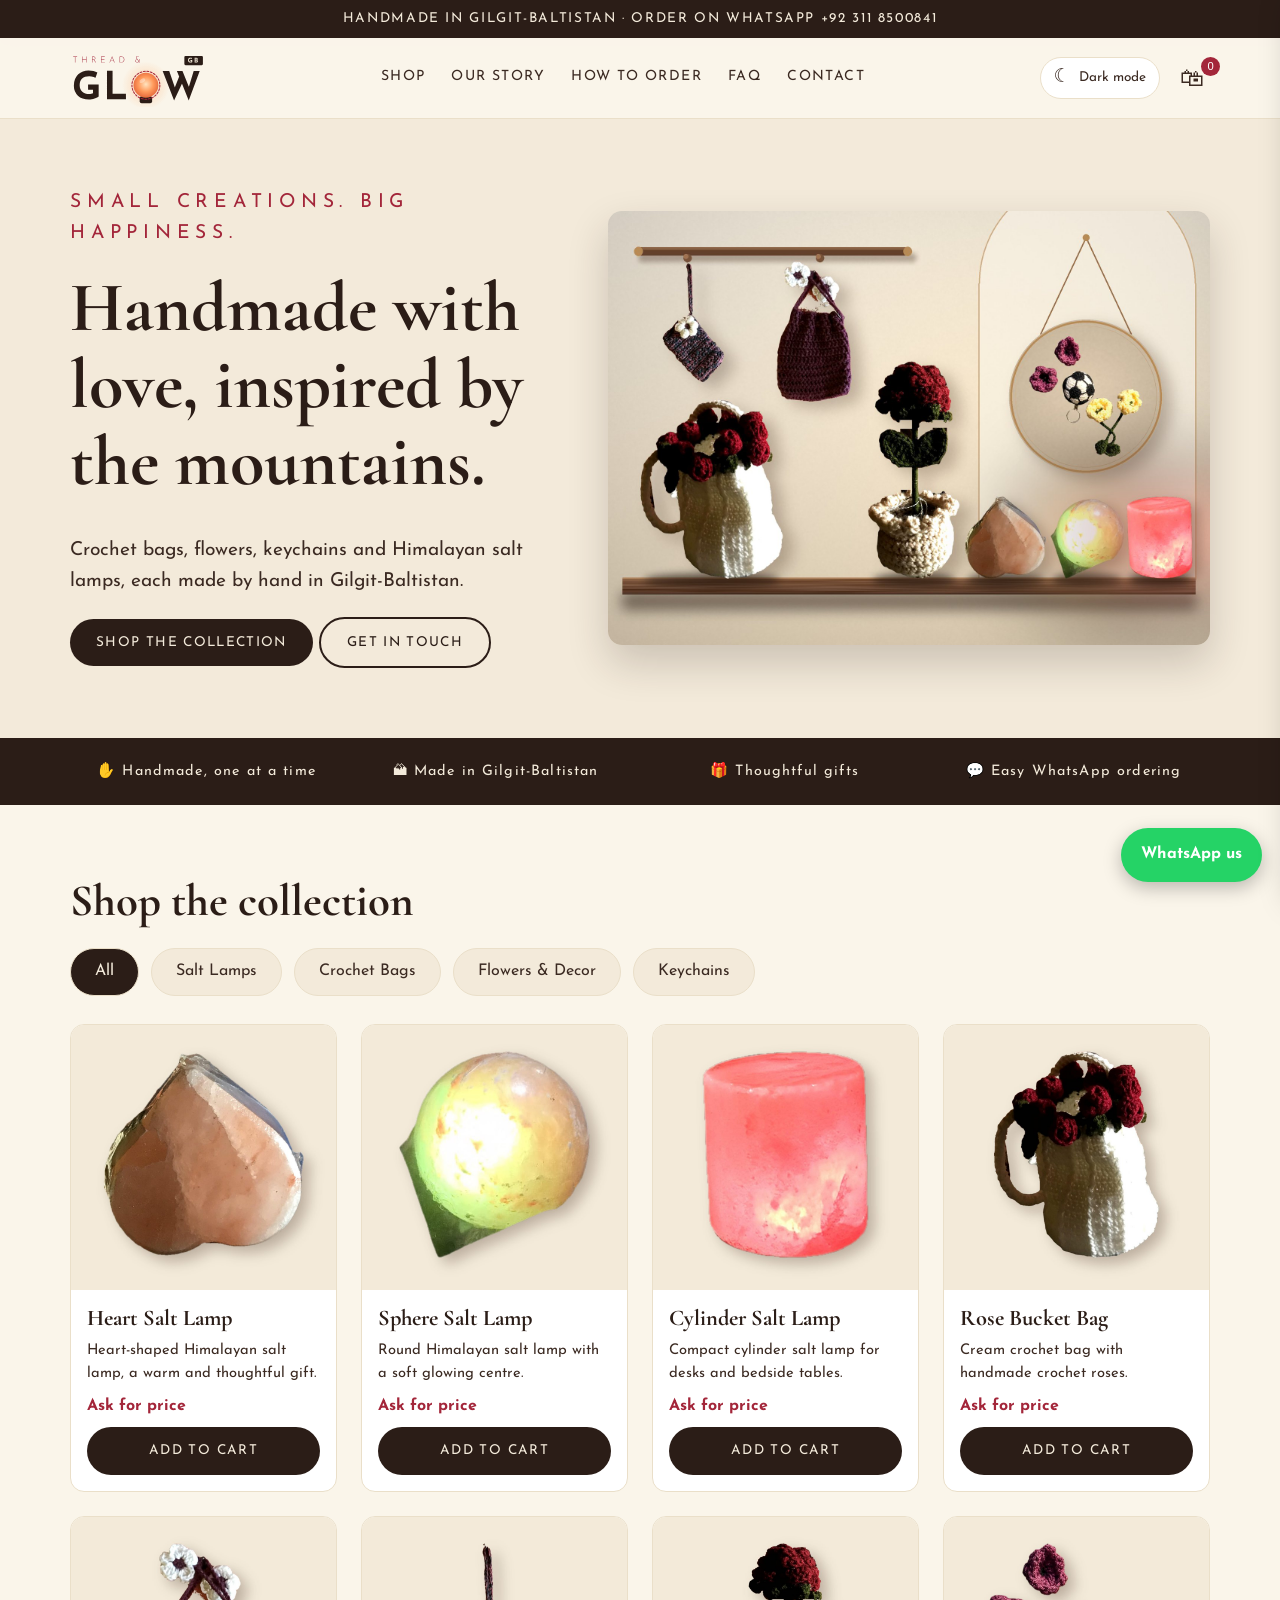
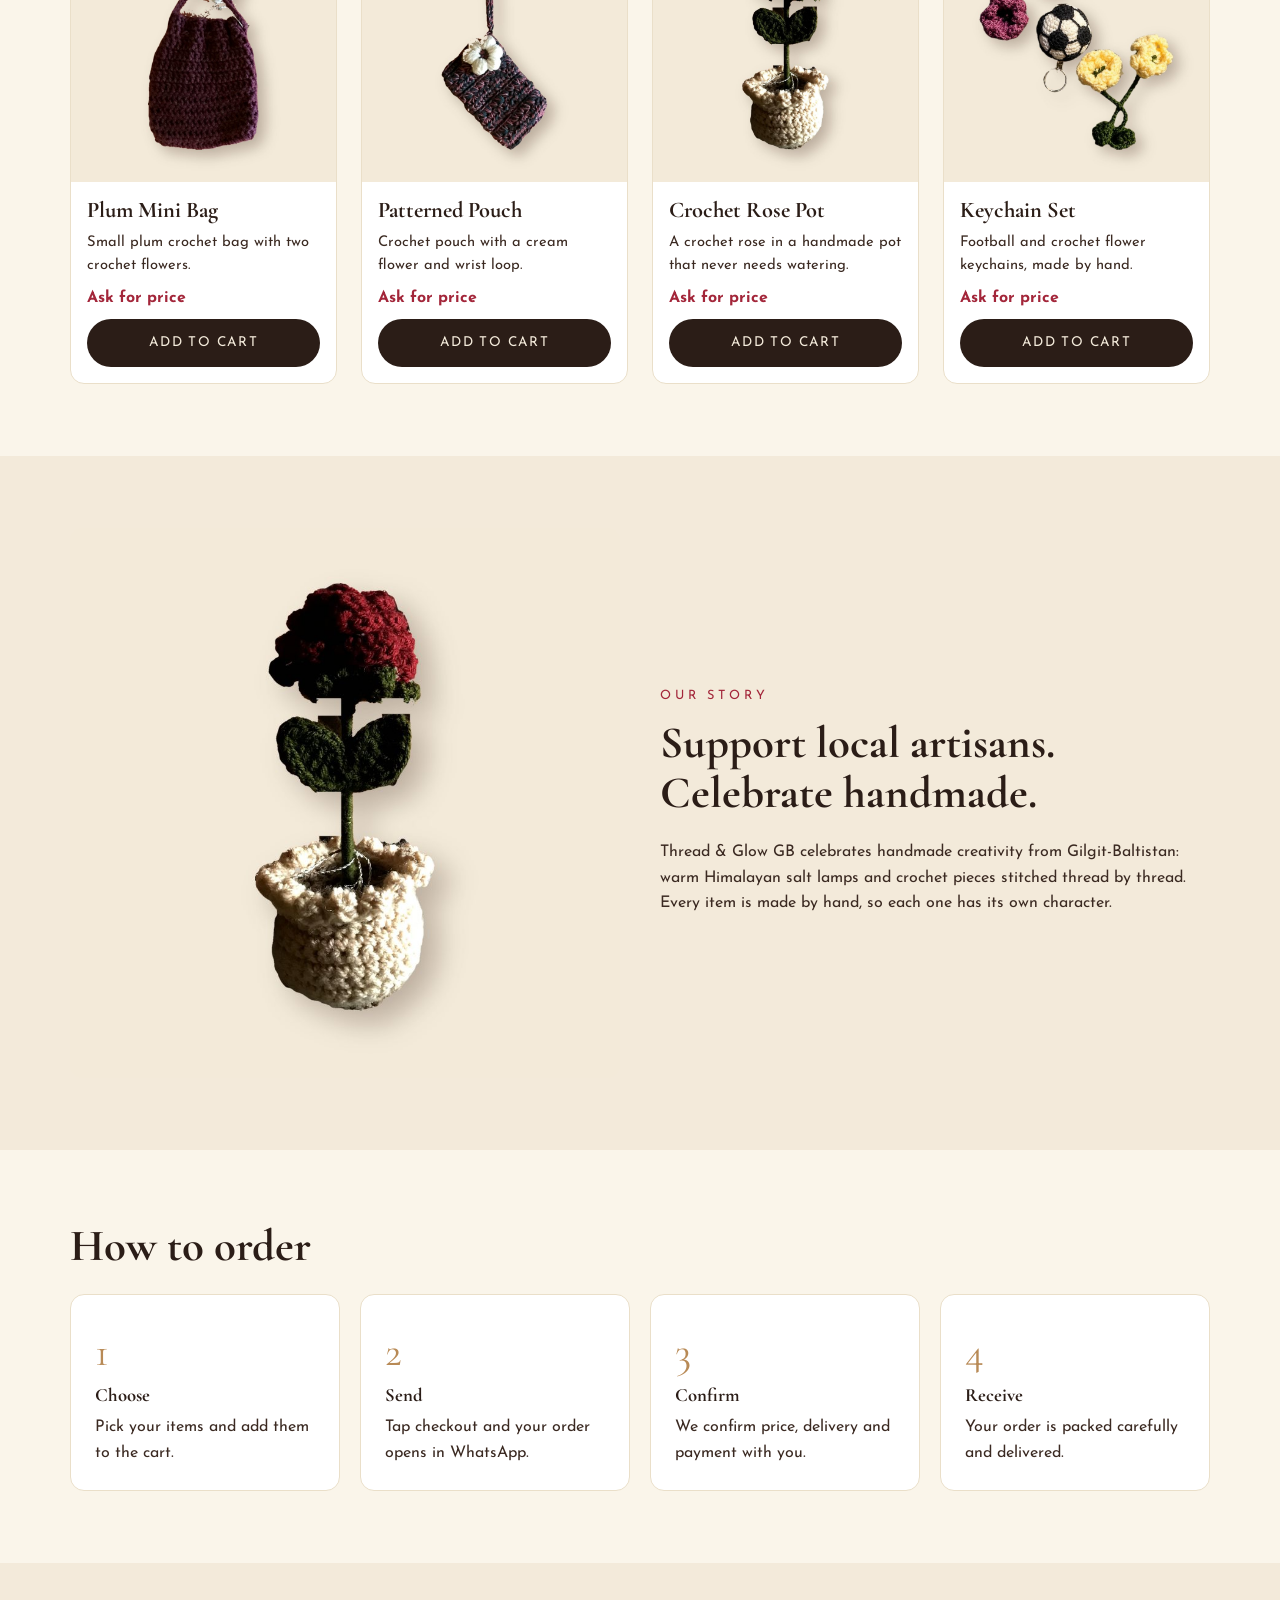
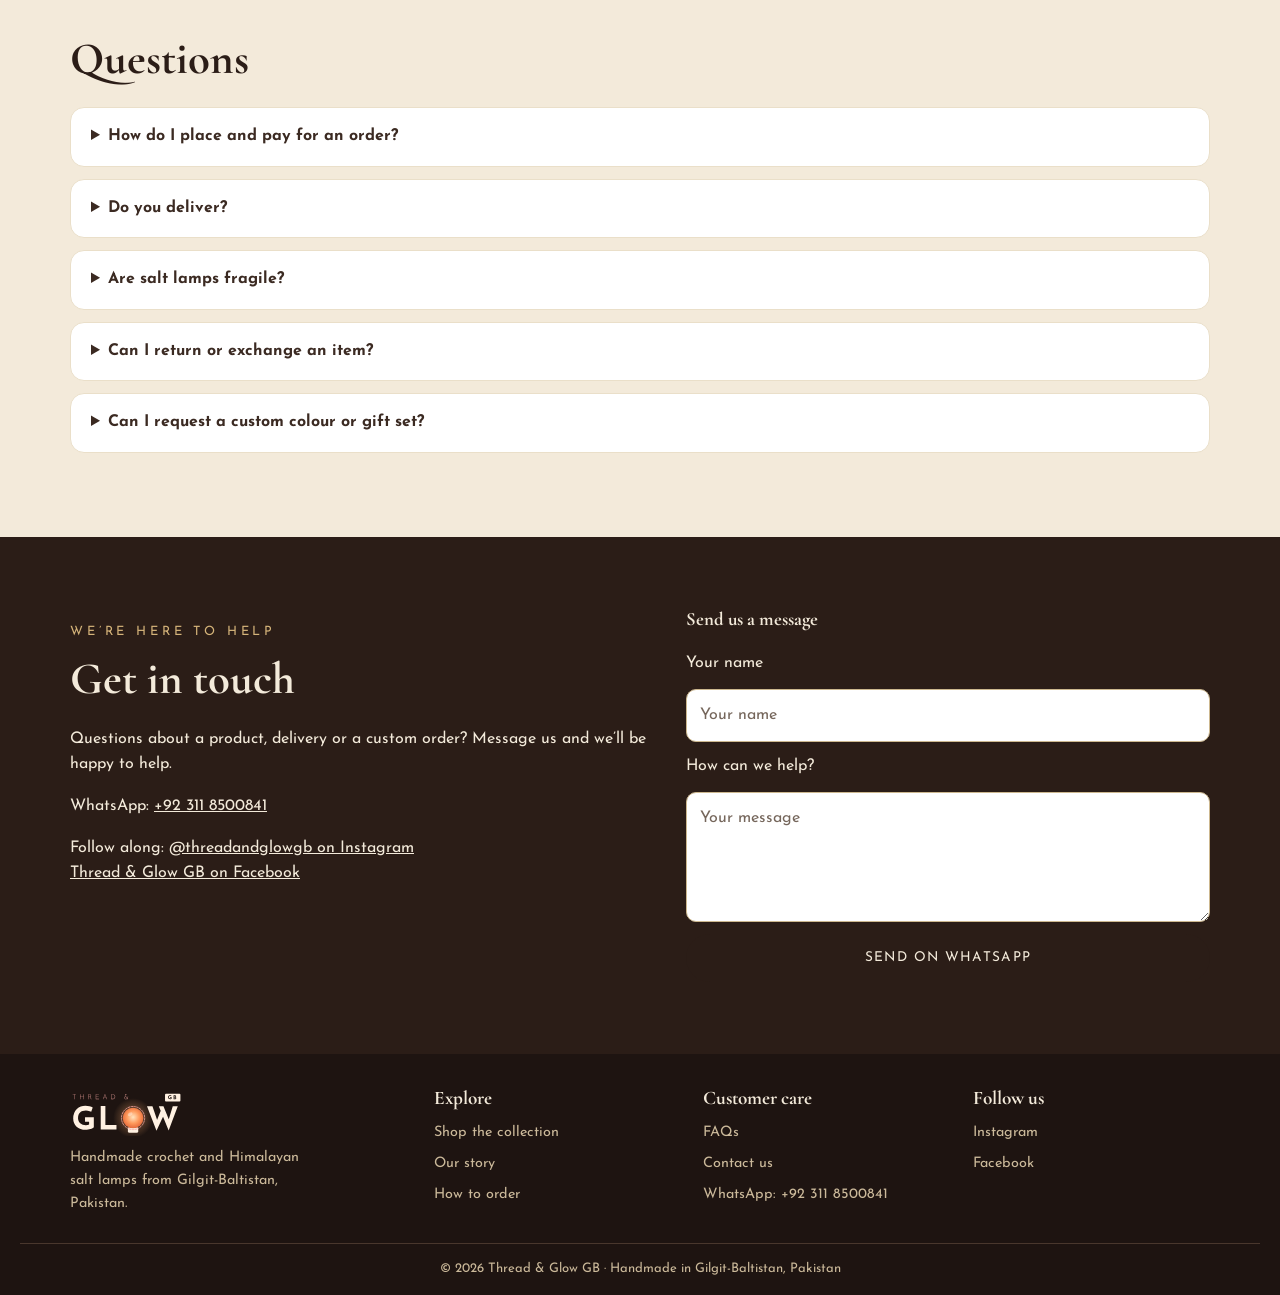
==== index.html @ 50906ab6 "Publish Thread & Glow GB storefront Co-authored-by: Copilot <223556219+Copilot@users.noreply.github." ====
<!doctype html><html lang="en"><head><meta charset="utf-8"><meta name="viewport" content="width=device-width,initial-scale=1">
<title>Thread & Glow GB | Handmade Crochet & Himalayan Salt Lamps from Gilgit-Baltistan</title>
<meta name="description" content="Handmade crochet bags, flowers, keychains and Himalayan salt lamps from Gilgit-Baltistan. Order easily on WhatsApp.">
<meta property="og:title" content="Thread & Glow GB"><meta property="og:description" content="Handmade with love, inspired by the mountains."><meta property="og:image" content="images/hero-studio.jpg">
<link rel="icon" href="favicon.svg" type="image/svg+xml"><link rel="icon" href="favicon.ico" sizes="48x48"><link rel="apple-touch-icon" href="apple-touch-icon.png"><link rel="manifest" href="site.webmanifest"><meta name="theme-color" content="#2B1D17">
<link rel="preconnect" href="https://fonts.googleapis.com"><link href="https://fonts.googleapis.com/css2?family=Josefin+Sans:wght@300;400;700&family=Cormorant+Garamond:ital,wght@0,600;0,700;1,600&display=swap" rel="stylesheet">
<link rel="stylesheet" href="css/styles.css">
<script type="application/ld+json">{"@context":"https://schema.org","@type":"Store","name":"Thread & Glow GB","telephone":"+92 311 8500841","sameAs":["https://www.instagram.com/threadandglowgb/","https://www.facebook.com/share/1DLW3CPS2o/"],"address":{"@type":"PostalAddress","addressRegion":"Gilgit-Baltistan","addressCountry":"PK"}}</script></head>
<body>
<div class="bar">HANDMADE IN GILGIT-BALTISTAN · ORDER ON WHATSAPP +92 311 8500841</div>
<header><div class="wrap nav"><a class="brand" href="#top" aria-label="Thread &amp; Glow GB home"><img id="brand-logo" src="logo-header.svg" alt="Thread & Glow GB" width="150" height="60"></a>
<ul id="nav"><li><a href="#shop">Shop</a></li><li><a href="#story">Our Story</a></li><li><a href="#order">How to Order</a></li><li><a href="#faq">FAQ</a></li><li><a href="#contact">Contact</a></li></ul>
<div class="nav-actions"><button class="theme-toggle" id="theme-toggle" type="button" aria-label="Switch to dark mode" aria-pressed="false"><span class="theme-icon" aria-hidden="true">☾</span><span class="theme-label">Dark mode</span></button><button class="cartbtn" id="cartbtn" aria-label="Open cart">🛍<span id="count">0</span></button><button id="menu" aria-label="Menu" aria-expanded="false">☰</button></div></div></header>
<main id="top">
<section class="hero"><div class="wrap"><div><p class="eyebrow">Small creations. Big happiness.</p><h1>Handmade with love, inspired by the mountains.</h1><p>Crochet bags, flowers, keychains and Himalayan salt lamps, each made by hand in Gilgit-Baltistan.</p><p><a class="btn" href="#shop">Shop the collection</a> <a class="btn alt" href="#contact">Get in touch</a></p></div><img src="images/hero-studio.jpg" alt="Handmade crochet creations and salt lamps on a wooden shelf"></div></section>
<div class="trust"><div class="wrap"><span>✋ Handmade, one at a time</span><span>🏔 Made in Gilgit-Baltistan</span><span>🎁 Thoughtful gifts</span><span>💬 Easy WhatsApp ordering</span></div></div>
<section id="shop"><div class="wrap"><h2>Shop the collection</h2><div class="cats"><button class="cat on" data-c="All">All</button><button class="cat" data-c="Salt Lamps">Salt Lamps</button><button class="cat" data-c="Crochet Bags">Crochet Bags</button><button class="cat" data-c="Flowers & Decor">Flowers &amp; Decor</button><button class="cat" data-c="Keychains">Keychains</button></div><div class="grid" id="grid"></div></div></section>
<section id="story" class="alt-bg"><div class="wrap two"><img src="images/crochet-rose-pot.jpg" alt="Handmade crochet rose pot"><div><p class="eyebrow">Our story</p><h2>Support local artisans. Celebrate handmade.</h2><p>Thread &amp; Glow GB celebrates handmade creativity from Gilgit-Baltistan: warm Himalayan salt lamps and crochet pieces stitched thread by thread. Every item is made by hand, so each one has its own character.</p></div></div></section>
<section id="order"><div class="wrap"><h2>How to order</h2><div class="steps"><div><h3>Choose</h3>Pick your items and add them to the cart.</div><div><h3>Send</h3>Tap checkout and your order opens in WhatsApp.</div><div><h3>Confirm</h3>We confirm price, delivery and payment with you.</div><div><h3>Receive</h3>Your order is packed carefully and delivered.</div></div></div></section>
<section id="faq" class="alt-bg"><div class="wrap"><h2>Questions</h2>
<details><summary>How do I place and pay for an order?</summary><p>Add items to your cart and send your order on WhatsApp. We’ll confirm availability, final prices, delivery options and the payment method with you before your order is finalized. No payment is taken on this website.</p></details>
<details><summary>Do you deliver?</summary><p>Message us with your city or delivery address and we’ll confirm whether delivery is available, along with the charges and estimated timing.</p></details>
<details><summary>Are salt lamps fragile?</summary><p>Salt can chip, so lamps are wrapped carefully for delivery.</p></details>
<details><summary>Can I return or exchange an item?</summary><p>Return and exchange options depend on the item. Please confirm the applicable terms with us on WhatsApp before placing your order.</p></details>
<details><summary>Can I request a custom colour or gift set?</summary><p>Yes, message us on WhatsApp with your idea.</p></details></div></section>
<section id="contact" class="contact"><div class="wrap"><div><p class="eyebrow">We’re here to help</p><h2>Get in touch</h2><p>Questions about a product, delivery or a custom order? Message us and we’ll be happy to help.</p><p>WhatsApp: <a href="https://wa.me/923118500841">+92 311 8500841</a></p><p class="social-links">Follow along: <a href="https://www.instagram.com/threadandglowgb/" target="_blank" rel="noopener noreferrer">@threadandglowgb on Instagram</a><br><a href="https://www.facebook.com/share/1DLW3CPS2o/" target="_blank" rel="noopener noreferrer">Thread &amp; Glow GB on Facebook</a></p></div>
<form onsubmit="sendForm(event)"><h3>Send us a message</h3><label for="contact-name">Your name</label><input id="contact-name" name="name" autocomplete="name" placeholder="Your name" required><label for="contact-message">How can we help?</label><textarea id="contact-message" name="msg" rows="4" placeholder="Your message" required></textarea><button class="btn" type="submit">Send on WhatsApp</button></form></div></section>
</main>
<footer><div class="wrap footer-grid"><div class="footer-brand"><a href="#top" aria-label="Thread &amp; Glow GB home"><img class="flogo" src="logo-header-dark.svg" alt="Thread &amp; Glow GB" width="120" height="48"></a><p>Handmade crochet and Himalayan salt lamps from Gilgit-Baltistan, Pakistan.</p></div><div><h3>Explore</h3><a href="#shop">Shop the collection</a><a href="#story">Our story</a><a href="#order">How to order</a></div><div><h3>Customer care</h3><a href="#faq">FAQs</a><a href="#contact">Contact us</a><a href="https://wa.me/923118500841">WhatsApp: +92 311 8500841</a></div><div><h3>Follow us</h3><a href="https://www.instagram.com/threadandglowgb/" target="_blank" rel="noopener noreferrer">Instagram</a><a href="https://www.facebook.com/share/1DLW3CPS2o/" target="_blank" rel="noopener noreferrer">Facebook</a></div></div><div class="footer-bottom">© <span id="yr"></span> Thread &amp; Glow GB · Handmade in Gilgit-Baltistan, Pakistan</div></footer>
<aside id="drawer" aria-label="Cart"><div style="display:flex;justify-content:space-between"><h3>Your cart</h3><button id="close" class="cartbtn">✕</button></div><div id="items"></div><p id="total"><strong></strong></p><button class="btn" onclick="checkout()">Checkout on WhatsApp</button></aside>
<a class="wa" href="https://wa.me/923118500841" target="_blank" rel="noopener">WhatsApp us</a>
<script src="js/script.js"></script></body></html>
---- css/styles.css ----
:root{--ivory:#F3EADA;--cream:#FAF5EA;--choc:#2B1D17;--terra:#A3263A;--copper:#B88A56;--r:14px;--page-bg:var(--cream);--surface:var(--ivory);--surface-raised:#fff;--text:#3b2a22;--heading:var(--choc);--muted:#75665b;--border:#eadfc9;--header-bg:rgba(250,245,234,.94)}
:root[data-theme="dark"]{color-scheme:dark;--page-bg:#191614;--surface:#24201d;--surface-raised:#2c2723;--text:#eee4d6;--heading:#f3eadc;--muted:#c2b5a5;--border:#493d32;--header-bg:rgba(31,27,24,.96)}
*{box-sizing:border-box}html{scroll-behavior:smooth}
body{margin:0;font-family:'Josefin Sans',system-ui,sans-serif;color:var(--text);background:var(--page-bg);line-height:1.6}
img{max-width:100%;display:block}a{color:inherit}
h1,h2,h3{font-family:'Cormorant Garamond',Georgia,serif;color:var(--choc);line-height:1.1;margin:0 0 .5em}
h1{font-size:clamp(2.4rem,6vw,4.4rem)}h2{font-size:clamp(1.9rem,4vw,2.8rem)}
.wrap{max-width:1180px;margin:0 auto;padding:0 20px}section{padding:72px 0}
.bar{background:var(--choc);color:var(--ivory);text-align:center;font-size:.85rem;letter-spacing:.12em;padding:8px}
header{position:sticky;top:0;z-index:20;background:var(--header-bg);backdrop-filter:blur(8px);border-bottom:1px solid var(--border)}
.nav{display:flex;align-items:center;justify-content:space-between;gap:24px;height:80px}
.nav img{height:58px;width:auto}.nav ul{display:flex;gap:26px;list-style:none;margin:0;padding:0;letter-spacing:.1em;font-size:.88rem;text-transform:uppercase}
.nav a{text-decoration:none}.nav a:hover{color:var(--terra)}
.nav-actions{display:flex;align-items:center;gap:14px}
.theme-toggle{display:flex;align-items:center;gap:8px;padding:9px 13px;border:1px solid var(--border);border-radius:40px;background:var(--surface-raised);color:var(--text);font:inherit;font-size:.85rem;cursor:pointer;white-space:nowrap}
.theme-toggle:hover{border-color:var(--copper);transform:translateY(-2px)}
.theme-icon{font-size:1.2rem;line-height:1;transition:transform .3s ease}.theme-toggle:hover .theme-icon{transform:rotate(-12deg) scale(1.08)}
.theme-toggle:focus-visible,.cartbtn:focus-visible,#menu:focus-visible,.btn:focus-visible,.cat:focus-visible{outline:3px solid var(--copper);outline-offset:3px}
.btn{display:inline-block;background:var(--choc);color:var(--ivory);padding:13px 26px;border-radius:40px;border:0;cursor:pointer;font:inherit;letter-spacing:.1em;text-transform:uppercase;font-size:.85rem;text-decoration:none;transition:transform .2s ease,background-color .2s ease,box-shadow .2s ease}
.btn:hover{background:var(--terra);transform:translateY(-2px);box-shadow:0 7px 18px rgba(43,29,23,.18)}.btn.alt{background:transparent;color:var(--choc);border:2px solid var(--choc)}
.cartbtn{position:relative;background:none;border:0;color:var(--text);font-size:1.5rem;cursor:pointer}
#count{position:absolute;top:-6px;right:-10px;background:var(--terra);color:#fff;border-radius:50%;font-size:.7rem;min-width:19px;height:19px;display:grid;place-items:center}
#menu{display:none;background:none;border:0;color:var(--text);font-size:1.7rem;cursor:pointer}
.hero{background:var(--surface);padding:50px 0}.hero .wrap{display:grid;grid-template-columns:1fr 1.2fr;gap:36px;align-items:center}
.hero p{font-size:1.2rem;max-width:30em}.hero img{border-radius:var(--r);box-shadow:0 18px 40px rgba(43,29,23,.2);transition:transform .5s ease,box-shadow .5s ease}.hero img:hover{transform:scale(1.015);box-shadow:0 22px 50px rgba(43,29,23,.28)}
.eyebrow{letter-spacing:.3em;text-transform:uppercase;color:var(--terra);font-size:.8rem}
.trust{background:var(--choc);color:var(--ivory);padding:22px 0}.trust .wrap{display:grid;grid-template-columns:repeat(4,1fr);gap:16px;text-align:center;font-size:.9rem;letter-spacing:.08em}
.cats{display:flex;gap:12px;flex-wrap:wrap}
.cat{background:var(--surface);color:var(--text);border-radius:40px;padding:10px 24px;border:1px solid var(--border);cursor:pointer;font:inherit}.cat:hover,.cat.on{background:var(--choc);color:var(--ivory)}
.grid{display:grid;grid-template-columns:repeat(auto-fill,minmax(250px,1fr));gap:24px;margin-top:28px}
.card{background:var(--surface-raised);border-radius:var(--r);overflow:hidden;border:1px solid var(--border);display:flex;flex-direction:column;transition:transform .25s ease,box-shadow .25s ease,border-color .25s ease}
.card:hover{transform:translateY(-5px);box-shadow:0 14px 30px rgba(43,29,23,.14);border-color:var(--copper)}
.card img{aspect-ratio:1;object-fit:cover;transition:transform .45s ease}.card:hover img{transform:scale(1.025)}.card div{padding:16px;display:flex;flex-direction:column;gap:8px;flex:1}
.card h3{font-size:1.4rem;margin:0}.card p{margin:0;font-size:.92rem;flex:1}.price{font-weight:700;color:var(--terra)}
.two{display:grid;grid-template-columns:1fr 1fr;gap:40px;align-items:center}.two img{border-radius:var(--r);transition:transform .4s ease}.two img:hover{transform:translateY(-4px)}
.alt-bg{background:var(--surface)}
.steps{display:grid;grid-template-columns:repeat(4,1fr);gap:20px;counter-reset:s}.steps div{background:var(--surface-raised);border:1px solid var(--border);border-radius:var(--r);padding:24px;transition:transform .25s ease,box-shadow .25s ease}.steps div:hover{transform:translateY(-4px);box-shadow:0 10px 24px rgba(43,29,23,.12)}
.steps div:before{counter-increment:s;content:counter(s);font-family:'Cormorant Garamond',serif;font-size:2.6rem;color:var(--copper)}
details{background:var(--surface-raised);border:1px solid var(--border);border-radius:var(--r);padding:16px 20px;margin-bottom:12px}summary{cursor:pointer;font-weight:700}
details[open] p{animation:faq-enter .25s ease both}
@keyframes faq-enter{from{opacity:0;transform:translateY(-4px)}to{opacity:1;transform:translateY(0)}}
.contact{background:var(--choc);color:var(--ivory)}.contact h2,.contact h3{color:var(--ivory)}.contact .eyebrow{color:#D5B47A}.contact .wrap{display:grid;grid-template-columns:1.1fr 1fr;gap:40px}.contact a:hover,footer a:hover{color:#D5B47A}
form{display:grid;gap:12px}input,textarea{padding:13px;border-radius:10px;border:1px solid #cdb88f;background:var(--surface-raised);color:var(--text);font:inherit;width:100%}
input::placeholder,textarea::placeholder{color:var(--muted);opacity:1}
footer{background:#1E1411;color:#cbb99a;padding:34px 20px 16px;font-size:.9rem}
.footer-grid{display:grid;grid-template-columns:1.4fr repeat(3,1fr);gap:32px}
.footer-grid h3{color:var(--ivory);font-size:1.2rem;margin:0 0 12px}
.footer-grid a{display:block;text-decoration:none;margin:0 0 8px}
.footer-brand p{max-width:250px;margin:0}
.footer-brand .flogo{margin:0 0 10px}
.footer-bottom{text-align:center;border-top:1px solid #49372d;margin:28px auto 0;padding-top:14px;font-size:.82rem}
#drawer{position:fixed;top:0;right:-440px;width:min(420px,100%);height:100%;background:var(--surface-raised);color:var(--text);z-index:40;box-shadow:-8px 0 30px rgba(0,0,0,.25);transition:right .3s;display:flex;flex-direction:column;padding:20px}
#drawer.open{right:0}#items{flex:1;overflow:auto}.line{display:flex;gap:10px;align-items:center;border-bottom:1px solid #eee;padding:10px 0}.line img{width:60px;border-radius:8px}.line span{flex:1}
.line{border-color:var(--border)}.q button{width:28px;height:28px;border-radius:50%;border:1px solid var(--border);background:var(--surface);color:var(--text);cursor:pointer}
.wa{position:fixed;right:18px;bottom:18px;z-index:30;background:#25D366;color:#fff;padding:14px 20px;border-radius:40px;text-decoration:none;font-weight:700;box-shadow:0 6px 18px rgba(0,0,0,.25)}
@media(max-width:860px){.hero .wrap,.two,.contact .wrap{grid-template-columns:1fr}.steps,.trust .wrap{grid-template-columns:1fr 1fr}.nav ul{display:none;position:absolute;top:80px;left:0;right:0;background:var(--page-bg);color:var(--text);flex-direction:column;padding:20px;gap:14px;border-bottom:1px solid var(--border)}.nav ul.open{display:flex}#menu{display:block}.footer-grid{grid-template-columns:repeat(2,1fr)}}
@media(max-width:480px){.footer-grid{grid-template-columns:1fr;gap:22px}}

.flogo{height:48px;width:auto}
:root[data-theme="dark"] .btn.alt{color:var(--text);border-color:var(--text)}
:root[data-theme="dark"] .eyebrow,:root[data-theme="dark"] .nav a:hover{color:#e7a08f}
.reveal{opacity:0;transform:translateY(18px);transition:opacity .65s ease var(--reveal-delay,0ms),transform .65s ease var(--reveal-delay,0ms)}
.reveal.is-visible{opacity:1;transform:translateY(0)}
html.theme-transition *,html.theme-transition *::before,html.theme-transition *::after{transition:background-color .3s ease,color .3s ease,border-color .3s ease,box-shadow .3s ease}
@media(max-width:860px){.nav{gap:10px}.nav-actions{gap:8px}.theme-toggle{padding:8px 10px}}
@media(max-width:480px){.theme-label{display:none}.theme-toggle{width:40px;height:40px;justify-content:center;padding:0}.nav img{height:48px}}
:root[data-theme="dark"] .price{color:#e7a08f}
@media(prefers-reduced-motion:reduce){html{scroll-behavior:auto}*,*::before,*::after{animation-duration:.01ms!important;animation-iteration-count:1!important;scroll-behavior:auto!important;transition-duration:.01ms!important}.reveal{opacity:1;transform:none}}
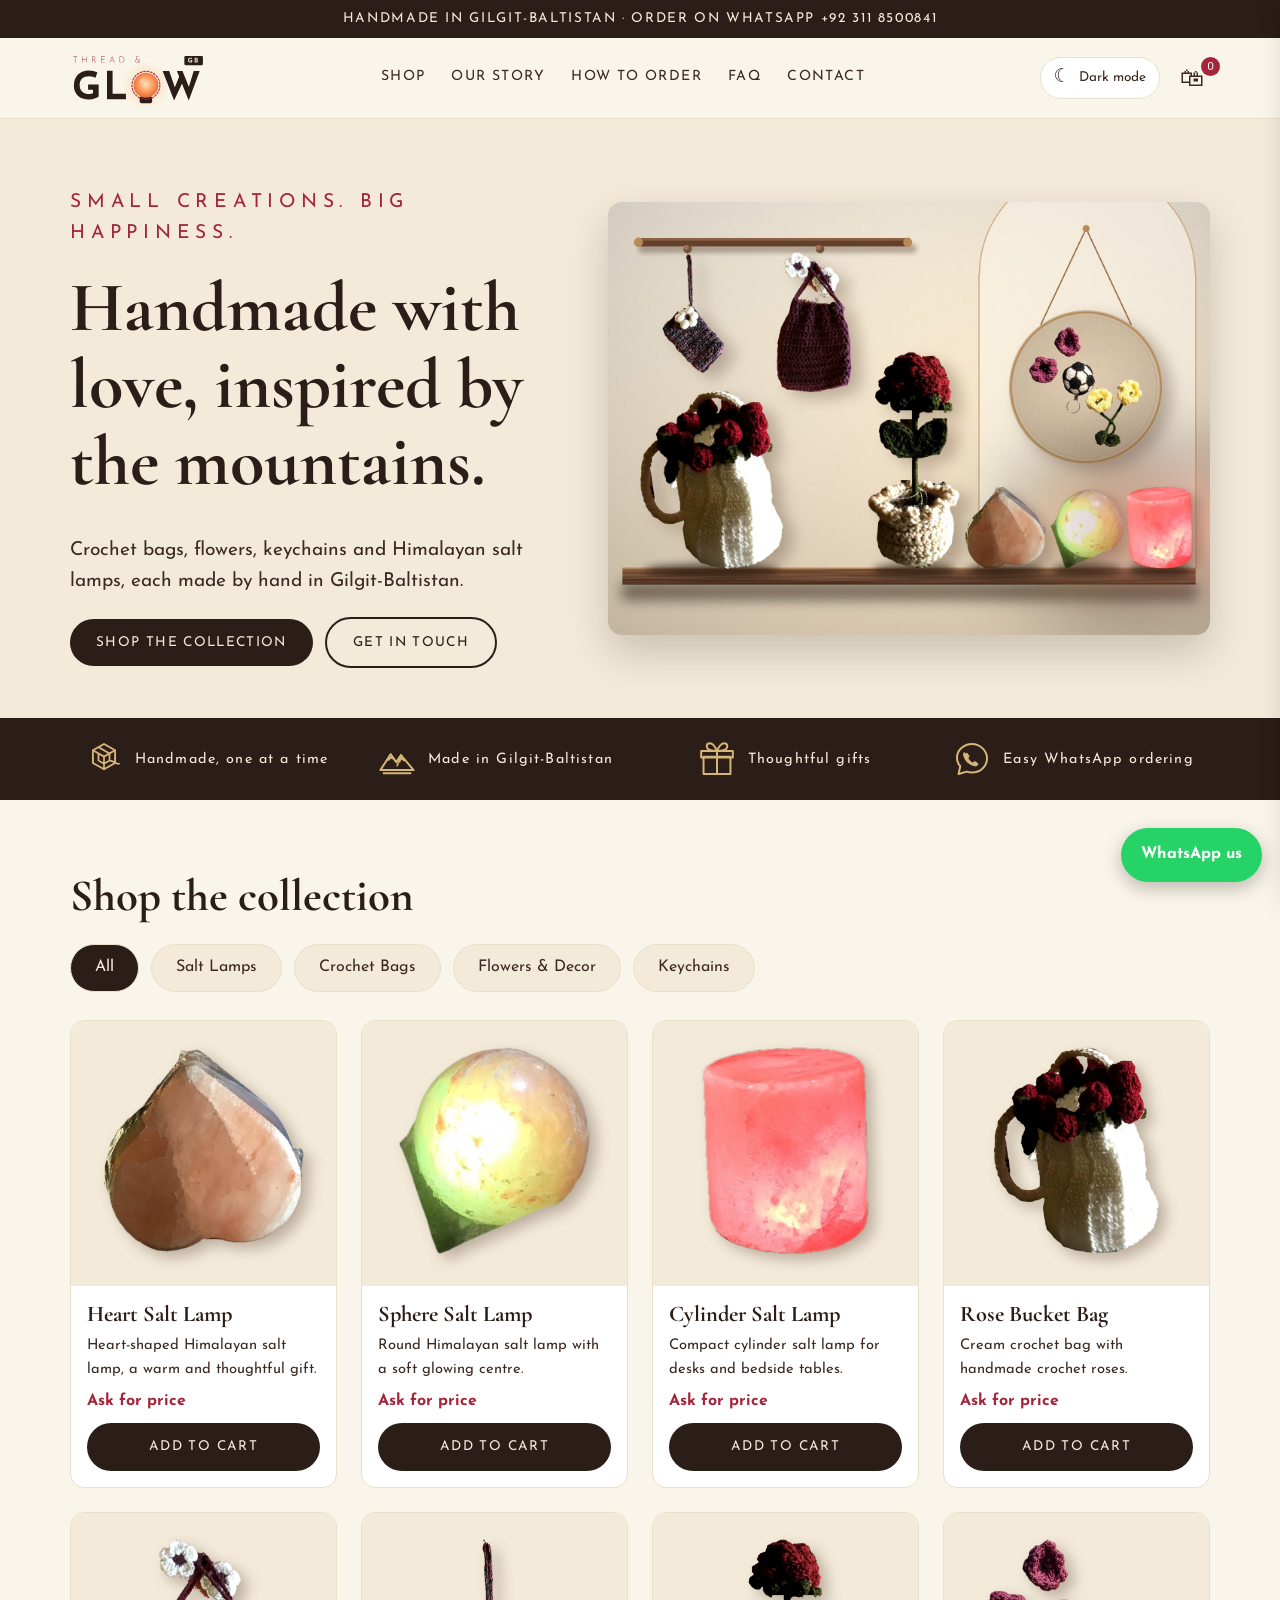
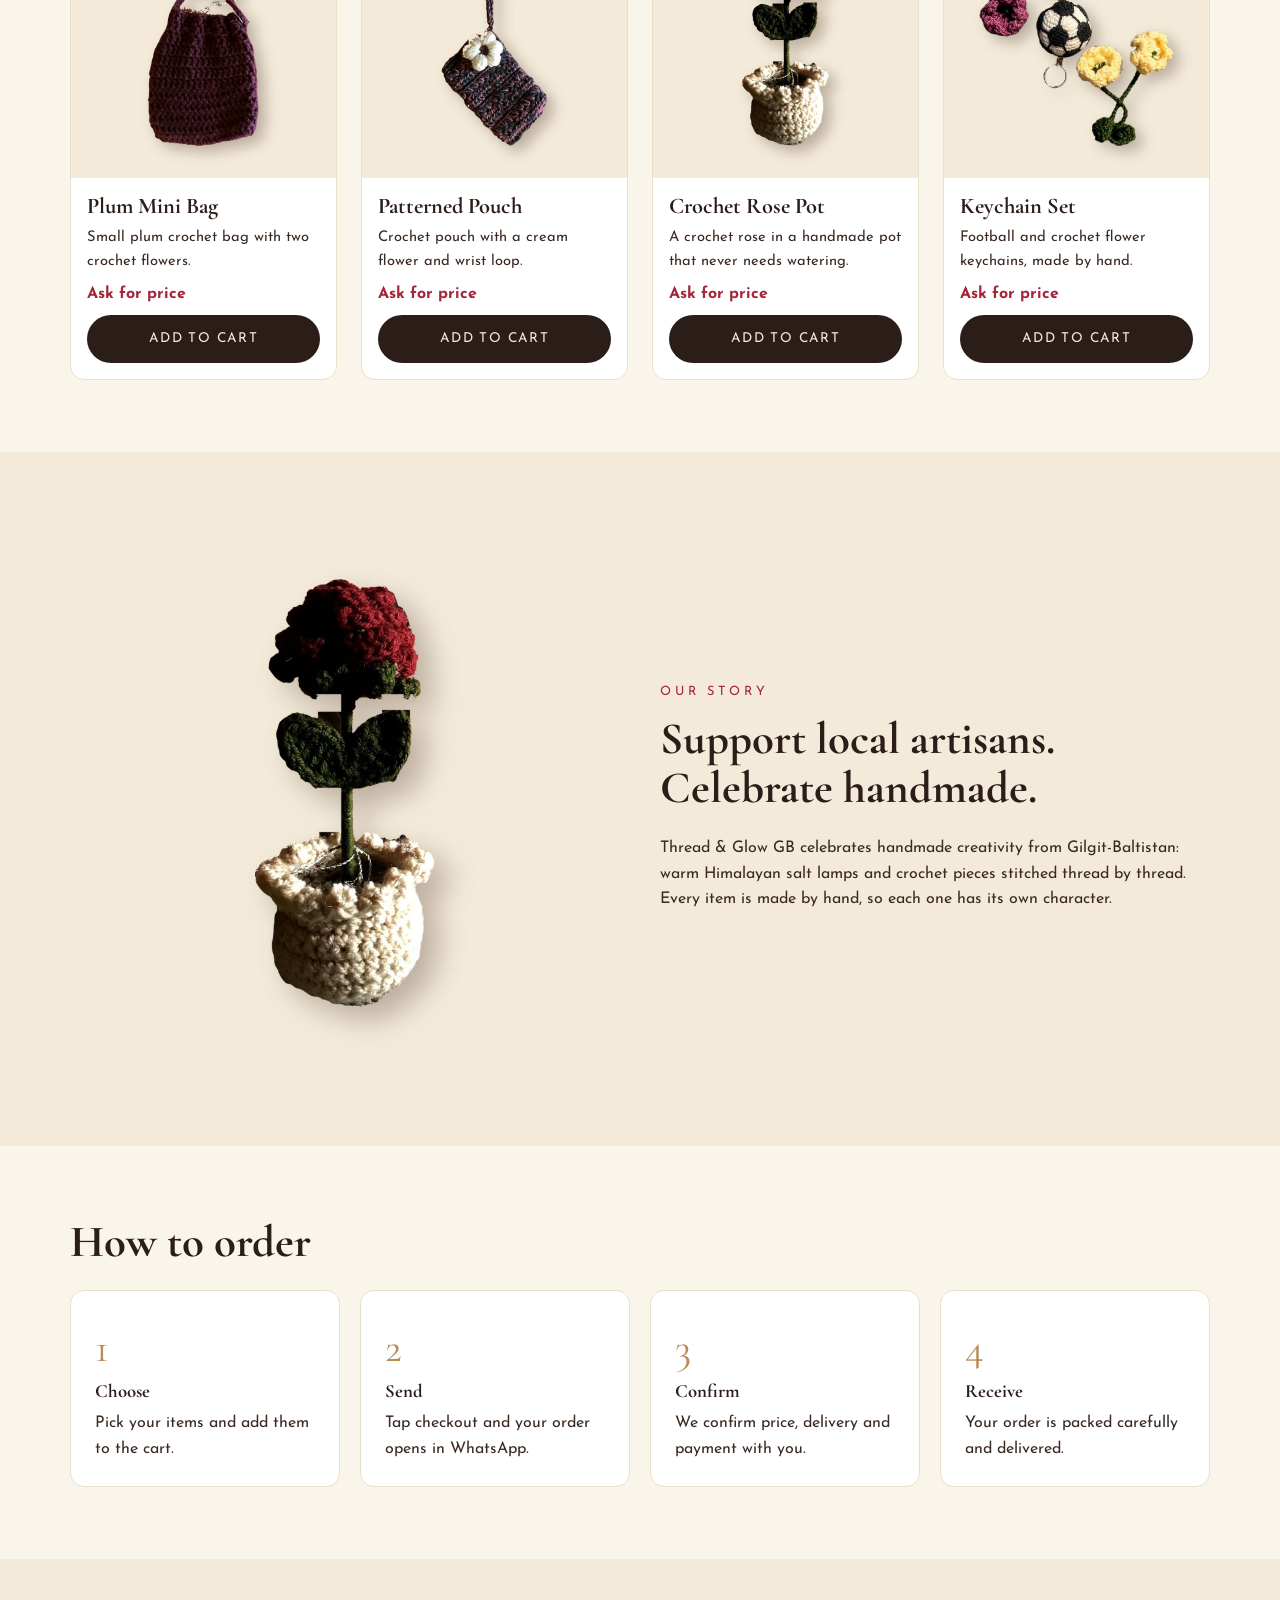
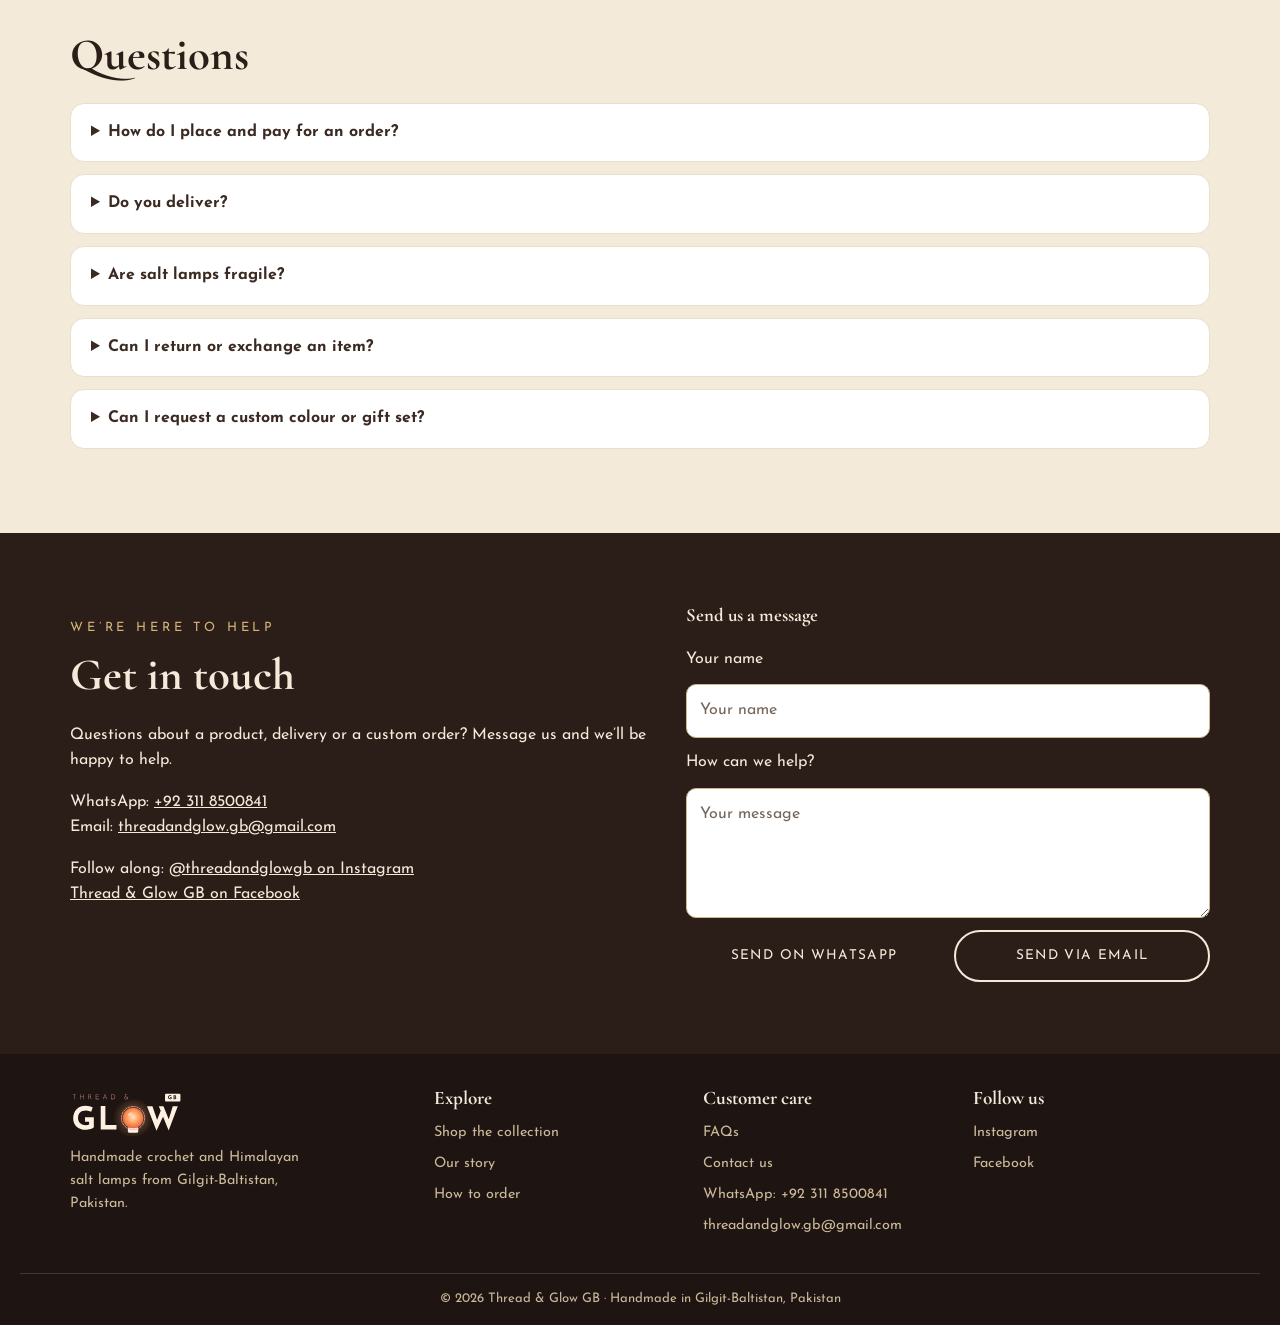
==== commit c34739bf: "Improve mobile layout and contact options Co-authored-by: Copilot <223556219+Copilot@users.noreply.g" ====
--- a/index.html
+++ b/index.html
@@ -5,7 +5,7 @@
 <link rel="icon" href="favicon.svg" type="image/svg+xml"><link rel="icon" href="favicon.ico" sizes="48x48"><link rel="apple-touch-icon" href="apple-touch-icon.png"><link rel="manifest" href="site.webmanifest"><meta name="theme-color" content="#2B1D17">
 <link rel="preconnect" href="https://fonts.googleapis.com"><link href="https://fonts.googleapis.com/css2?family=Josefin+Sans:wght@300;400;700&family=Cormorant+Garamond:ital,wght@0,600;0,700;1,600&display=swap" rel="stylesheet">
 <link rel="stylesheet" href="css/styles.css">
-<script type="application/ld+json">{"@context":"https://schema.org","@type":"Store","name":"Thread & Glow GB","telephone":"+92 311 8500841","sameAs":["https://www.instagram.com/threadandglowgb/","https://www.facebook.com/share/1DLW3CPS2o/"],"address":{"@type":"PostalAddress","addressRegion":"Gilgit-Baltistan","addressCountry":"PK"}}</script></head>
+<script type="application/ld+json">{"@context":"https://schema.org","@type":"Store","name":"Thread & Glow GB","telephone":"+92 311 8500841","email":"threadandglow.gb@gmail.com","sameAs":["https://www.instagram.com/threadandglowgb/","https://www.facebook.com/share/1DLW3CPS2o/"],"address":{"@type":"PostalAddress","addressRegion":"Gilgit-Baltistan","addressCountry":"PK"}}</script></head>
 <body>
 <div class="bar">HANDMADE IN GILGIT-BALTISTAN · ORDER ON WHATSAPP +92 311 8500841</div>
 <header><div class="wrap nav"><a class="brand" href="#top" aria-label="Thread &amp; Glow GB home"><img id="brand-logo" src="logo-header.svg" alt="Thread & Glow GB" width="150" height="60"></a>
@@ -13,7 +13,7 @@
 <div class="nav-actions"><button class="theme-toggle" id="theme-toggle" type="button" aria-label="Switch to dark mode" aria-pressed="false"><span class="theme-icon" aria-hidden="true">☾</span><span class="theme-label">Dark mode</span></button><button class="cartbtn" id="cartbtn" aria-label="Open cart">🛍<span id="count">0</span></button><button id="menu" aria-label="Menu" aria-expanded="false">☰</button></div></div></header>
 <main id="top">
 <section class="hero"><div class="wrap"><div><p class="eyebrow">Small creations. Big happiness.</p><h1>Handmade with love, inspired by the mountains.</h1><p>Crochet bags, flowers, keychains and Himalayan salt lamps, each made by hand in Gilgit-Baltistan.</p><p><a class="btn" href="#shop">Shop the collection</a> <a class="btn alt" href="#contact">Get in touch</a></p></div><img src="images/hero-studio.jpg" alt="Handmade crochet creations and salt lamps on a wooden shelf"></div></section>
-<div class="trust"><div class="wrap"><span>✋ Handmade, one at a time</span><span>🏔 Made in Gilgit-Baltistan</span><span>🎁 Thoughtful gifts</span><span>💬 Easy WhatsApp ordering</span></div></div>
+<div class="trust"><div class="wrap"><div class="trust-item"><img src="images/icons/handmade.svg" alt="" aria-hidden="true"><span>Handmade, one at a time</span></div><div class="trust-item"><img src="images/icons/mountains.svg" alt="" aria-hidden="true"><span>Made in Gilgit-Baltistan</span></div><div class="trust-item"><img src="images/icons/gift.svg" alt="" aria-hidden="true"><span>Thoughtful gifts</span></div><div class="trust-item"><img src="images/icons/message.svg" alt="" aria-hidden="true"><span>Easy WhatsApp ordering</span></div></div></div>
 <section id="shop"><div class="wrap"><h2>Shop the collection</h2><div class="cats"><button class="cat on" data-c="All">All</button><button class="cat" data-c="Salt Lamps">Salt Lamps</button><button class="cat" data-c="Crochet Bags">Crochet Bags</button><button class="cat" data-c="Flowers & Decor">Flowers &amp; Decor</button><button class="cat" data-c="Keychains">Keychains</button></div><div class="grid" id="grid"></div></div></section>
 <section id="story" class="alt-bg"><div class="wrap two"><img src="images/crochet-rose-pot.jpg" alt="Handmade crochet rose pot"><div><p class="eyebrow">Our story</p><h2>Support local artisans. Celebrate handmade.</h2><p>Thread &amp; Glow GB celebrates handmade creativity from Gilgit-Baltistan: warm Himalayan salt lamps and crochet pieces stitched thread by thread. Every item is made by hand, so each one has its own character.</p></div></div></section>
 <section id="order"><div class="wrap"><h2>How to order</h2><div class="steps"><div><h3>Choose</h3>Pick your items and add them to the cart.</div><div><h3>Send</h3>Tap checkout and your order opens in WhatsApp.</div><div><h3>Confirm</h3>We confirm price, delivery and payment with you.</div><div><h3>Receive</h3>Your order is packed carefully and delivered.</div></div></div></section>
@@ -23,10 +23,10 @@
 <details><summary>Are salt lamps fragile?</summary><p>Salt can chip, so lamps are wrapped carefully for delivery.</p></details>
 <details><summary>Can I return or exchange an item?</summary><p>Return and exchange options depend on the item. Please confirm the applicable terms with us on WhatsApp before placing your order.</p></details>
 <details><summary>Can I request a custom colour or gift set?</summary><p>Yes, message us on WhatsApp with your idea.</p></details></div></section>
-<section id="contact" class="contact"><div class="wrap"><div><p class="eyebrow">We’re here to help</p><h2>Get in touch</h2><p>Questions about a product, delivery or a custom order? Message us and we’ll be happy to help.</p><p>WhatsApp: <a href="https://wa.me/923118500841">+92 311 8500841</a></p><p class="social-links">Follow along: <a href="https://www.instagram.com/threadandglowgb/" target="_blank" rel="noopener noreferrer">@threadandglowgb on Instagram</a><br><a href="https://www.facebook.com/share/1DLW3CPS2o/" target="_blank" rel="noopener noreferrer">Thread &amp; Glow GB on Facebook</a></p></div>
-<form onsubmit="sendForm(event)"><h3>Send us a message</h3><label for="contact-name">Your name</label><input id="contact-name" name="name" autocomplete="name" placeholder="Your name" required><label for="contact-message">How can we help?</label><textarea id="contact-message" name="msg" rows="4" placeholder="Your message" required></textarea><button class="btn" type="submit">Send on WhatsApp</button></form></div></section>
+<section id="contact" class="contact"><div class="wrap"><div><p class="eyebrow">We’re here to help</p><h2>Get in touch</h2><p>Questions about a product, delivery or a custom order? Message us and we’ll be happy to help.</p><p>WhatsApp: <a href="https://wa.me/923118500841">+92 311 8500841</a><br>Email: <a href="mailto:threadandglow.gb@gmail.com">threadandglow.gb@gmail.com</a></p><p class="social-links">Follow along: <a href="https://www.instagram.com/threadandglowgb/" target="_blank" rel="noopener noreferrer">@threadandglowgb on Instagram</a><br><a href="https://www.facebook.com/share/1DLW3CPS2o/" target="_blank" rel="noopener noreferrer">Thread &amp; Glow GB on Facebook</a></p></div>
+<form id="message-form" onsubmit="sendForm(event)"><h3>Send us a message</h3><label for="contact-name">Your name</label><input id="contact-name" name="name" autocomplete="name" placeholder="Your name" required><label for="contact-message">How can we help?</label><textarea id="contact-message" name="msg" rows="4" placeholder="Your message" required></textarea><div class="message-actions"><button class="btn" type="submit" name="channel" value="whatsapp">Send on WhatsApp</button><button class="btn email-btn" type="submit" name="channel" value="email">Send via email</button></div></form></div></section>
 </main>
-<footer><div class="wrap footer-grid"><div class="footer-brand"><a href="#top" aria-label="Thread &amp; Glow GB home"><img class="flogo" src="logo-header-dark.svg" alt="Thread &amp; Glow GB" width="120" height="48"></a><p>Handmade crochet and Himalayan salt lamps from Gilgit-Baltistan, Pakistan.</p></div><div><h3>Explore</h3><a href="#shop">Shop the collection</a><a href="#story">Our story</a><a href="#order">How to order</a></div><div><h3>Customer care</h3><a href="#faq">FAQs</a><a href="#contact">Contact us</a><a href="https://wa.me/923118500841">WhatsApp: +92 311 8500841</a></div><div><h3>Follow us</h3><a href="https://www.instagram.com/threadandglowgb/" target="_blank" rel="noopener noreferrer">Instagram</a><a href="https://www.facebook.com/share/1DLW3CPS2o/" target="_blank" rel="noopener noreferrer">Facebook</a></div></div><div class="footer-bottom">© <span id="yr"></span> Thread &amp; Glow GB · Handmade in Gilgit-Baltistan, Pakistan</div></footer>
+<footer><div class="wrap footer-grid"><div class="footer-brand"><a href="#top" aria-label="Thread &amp; Glow GB home"><img class="flogo" src="logo-header-dark.svg" alt="Thread &amp; Glow GB" width="120" height="48"></a><p>Handmade crochet and Himalayan salt lamps from Gilgit-Baltistan, Pakistan.</p></div><div><h3>Explore</h3><a href="#shop">Shop the collection</a><a href="#story">Our story</a><a href="#order">How to order</a></div><div><h3>Customer care</h3><a href="#faq">FAQs</a><a href="#contact">Contact us</a><a href="https://wa.me/923118500841">WhatsApp: +92 311 8500841</a><a href="mailto:threadandglow.gb@gmail.com">threadandglow.gb@gmail.com</a></div><div><h3>Follow us</h3><a href="https://www.instagram.com/threadandglowgb/" target="_blank" rel="noopener noreferrer">Instagram</a><a href="https://www.facebook.com/share/1DLW3CPS2o/" target="_blank" rel="noopener noreferrer">Facebook</a></div></div><div class="footer-bottom">© <span id="yr"></span> Thread &amp; Glow GB · Handmade in Gilgit-Baltistan, Pakistan</div></footer>
 <aside id="drawer" aria-label="Cart"><div style="display:flex;justify-content:space-between"><h3>Your cart</h3><button id="close" class="cartbtn">✕</button></div><div id="items"></div><p id="total"><strong></strong></p><button class="btn" onclick="checkout()">Checkout on WhatsApp</button></aside>
 <a class="wa" href="https://wa.me/923118500841" target="_blank" rel="noopener">WhatsApp us</a>
 <script src="js/script.js"></script></body></html>
--- a/css/styles.css
+++ b/css/styles.css
@@ -22,9 +22,10 @@
 #count{position:absolute;top:-6px;right:-10px;background:var(--terra);color:#fff;border-radius:50%;font-size:.7rem;min-width:19px;height:19px;display:grid;place-items:center}
 #menu{display:none;background:none;border:0;color:var(--text);font-size:1.7rem;cursor:pointer}
 .hero{background:var(--surface);padding:50px 0}.hero .wrap{display:grid;grid-template-columns:1fr 1.2fr;gap:36px;align-items:center}
+.hero .wrap>div>p:last-child{display:flex;flex-wrap:wrap;align-items:center;gap:12px;margin-bottom:0}
 .hero p{font-size:1.2rem;max-width:30em}.hero img{border-radius:var(--r);box-shadow:0 18px 40px rgba(43,29,23,.2);transition:transform .5s ease,box-shadow .5s ease}.hero img:hover{transform:scale(1.015);box-shadow:0 22px 50px rgba(43,29,23,.28)}
 .eyebrow{letter-spacing:.3em;text-transform:uppercase;color:var(--terra);font-size:.8rem}
-.trust{background:var(--choc);color:var(--ivory);padding:22px 0}.trust .wrap{display:grid;grid-template-columns:repeat(4,1fr);gap:16px;text-align:center;font-size:.9rem;letter-spacing:.08em}
+.trust{background:var(--choc);color:var(--ivory);padding:22px 0}.trust .wrap{display:grid;grid-template-columns:repeat(4,minmax(0,1fr));gap:16px;text-align:center;font-size:.9rem;letter-spacing:.08em}.trust-item{display:flex;align-items:center;justify-content:center;gap:12px;min-width:0}.trust-item img{width:38px;height:38px;flex:0 0 38px}
 .cats{display:flex;gap:12px;flex-wrap:wrap}
 .cat{background:var(--surface);color:var(--text);border-radius:40px;padding:10px 24px;border:1px solid var(--border);cursor:pointer;font:inherit}.cat:hover,.cat.on{background:var(--choc);color:var(--ivory)}
 .grid{display:grid;grid-template-columns:repeat(auto-fill,minmax(250px,1fr));gap:24px;margin-top:28px}
@@ -42,6 +43,7 @@
 .contact{background:var(--choc);color:var(--ivory)}.contact h2,.contact h3{color:var(--ivory)}.contact .eyebrow{color:#D5B47A}.contact .wrap{display:grid;grid-template-columns:1.1fr 1fr;gap:40px}.contact a:hover,footer a:hover{color:#D5B47A}
 form{display:grid;gap:12px}input,textarea{padding:13px;border-radius:10px;border:1px solid #cdb88f;background:var(--surface-raised);color:var(--text);font:inherit;width:100%}
 input::placeholder,textarea::placeholder{color:var(--muted);opacity:1}
+.message-actions{display:flex;flex-wrap:wrap;gap:12px}.message-actions .btn{flex:1 1 190px;text-align:center}.message-actions .email-btn{background:transparent;color:var(--ivory);border:2px solid var(--ivory)}.message-actions .email-btn:hover{background:var(--ivory);color:var(--choc)}
 footer{background:#1E1411;color:#cbb99a;padding:34px 20px 16px;font-size:.9rem}
 .footer-grid{display:grid;grid-template-columns:1.4fr repeat(3,1fr);gap:32px}
 .footer-grid h3{color:var(--ivory);font-size:1.2rem;margin:0 0 12px}
@@ -53,8 +55,8 @@
 #drawer.open{right:0}#items{flex:1;overflow:auto}.line{display:flex;gap:10px;align-items:center;border-bottom:1px solid #eee;padding:10px 0}.line img{width:60px;border-radius:8px}.line span{flex:1}
 .line{border-color:var(--border)}.q button{width:28px;height:28px;border-radius:50%;border:1px solid var(--border);background:var(--surface);color:var(--text);cursor:pointer}
 .wa{position:fixed;right:18px;bottom:18px;z-index:30;background:#25D366;color:#fff;padding:14px 20px;border-radius:40px;text-decoration:none;font-weight:700;box-shadow:0 6px 18px rgba(0,0,0,.25)}
-@media(max-width:860px){.hero .wrap,.two,.contact .wrap{grid-template-columns:1fr}.steps,.trust .wrap{grid-template-columns:1fr 1fr}.nav ul{display:none;position:absolute;top:80px;left:0;right:0;background:var(--page-bg);color:var(--text);flex-direction:column;padding:20px;gap:14px;border-bottom:1px solid var(--border)}.nav ul.open{display:flex}#menu{display:block}.footer-grid{grid-template-columns:repeat(2,1fr)}}
-@media(max-width:480px){.footer-grid{grid-template-columns:1fr;gap:22px}}
+@media(max-width:860px){.hero .wrap,.two,.contact .wrap{grid-template-columns:1fr}.steps,.trust .wrap{grid-template-columns:repeat(2,minmax(0,1fr))}.nav ul{display:none;position:absolute;top:80px;left:0;right:0;background:var(--page-bg);color:var(--text);flex-direction:column;padding:20px;gap:14px;border-bottom:1px solid var(--border)}.nav ul.open{display:flex}#menu{display:block}.footer-grid{grid-template-columns:repeat(2,1fr)}}
+@media(max-width:480px){.footer-grid{grid-template-columns:1fr;gap:22px}.trust .wrap{gap:20px 12px}.trust-item{flex-direction:column;gap:6px;font-size:.78rem;line-height:1.35}.trust-item img{width:34px;height:34px;flex-basis:34px}.message-actions{flex-direction:column}.message-actions .btn{flex-basis:auto;width:100%}}
 
 .flogo{height:48px;width:auto}
 :root[data-theme="dark"] .btn.alt{color:var(--text);border-color:var(--text)}
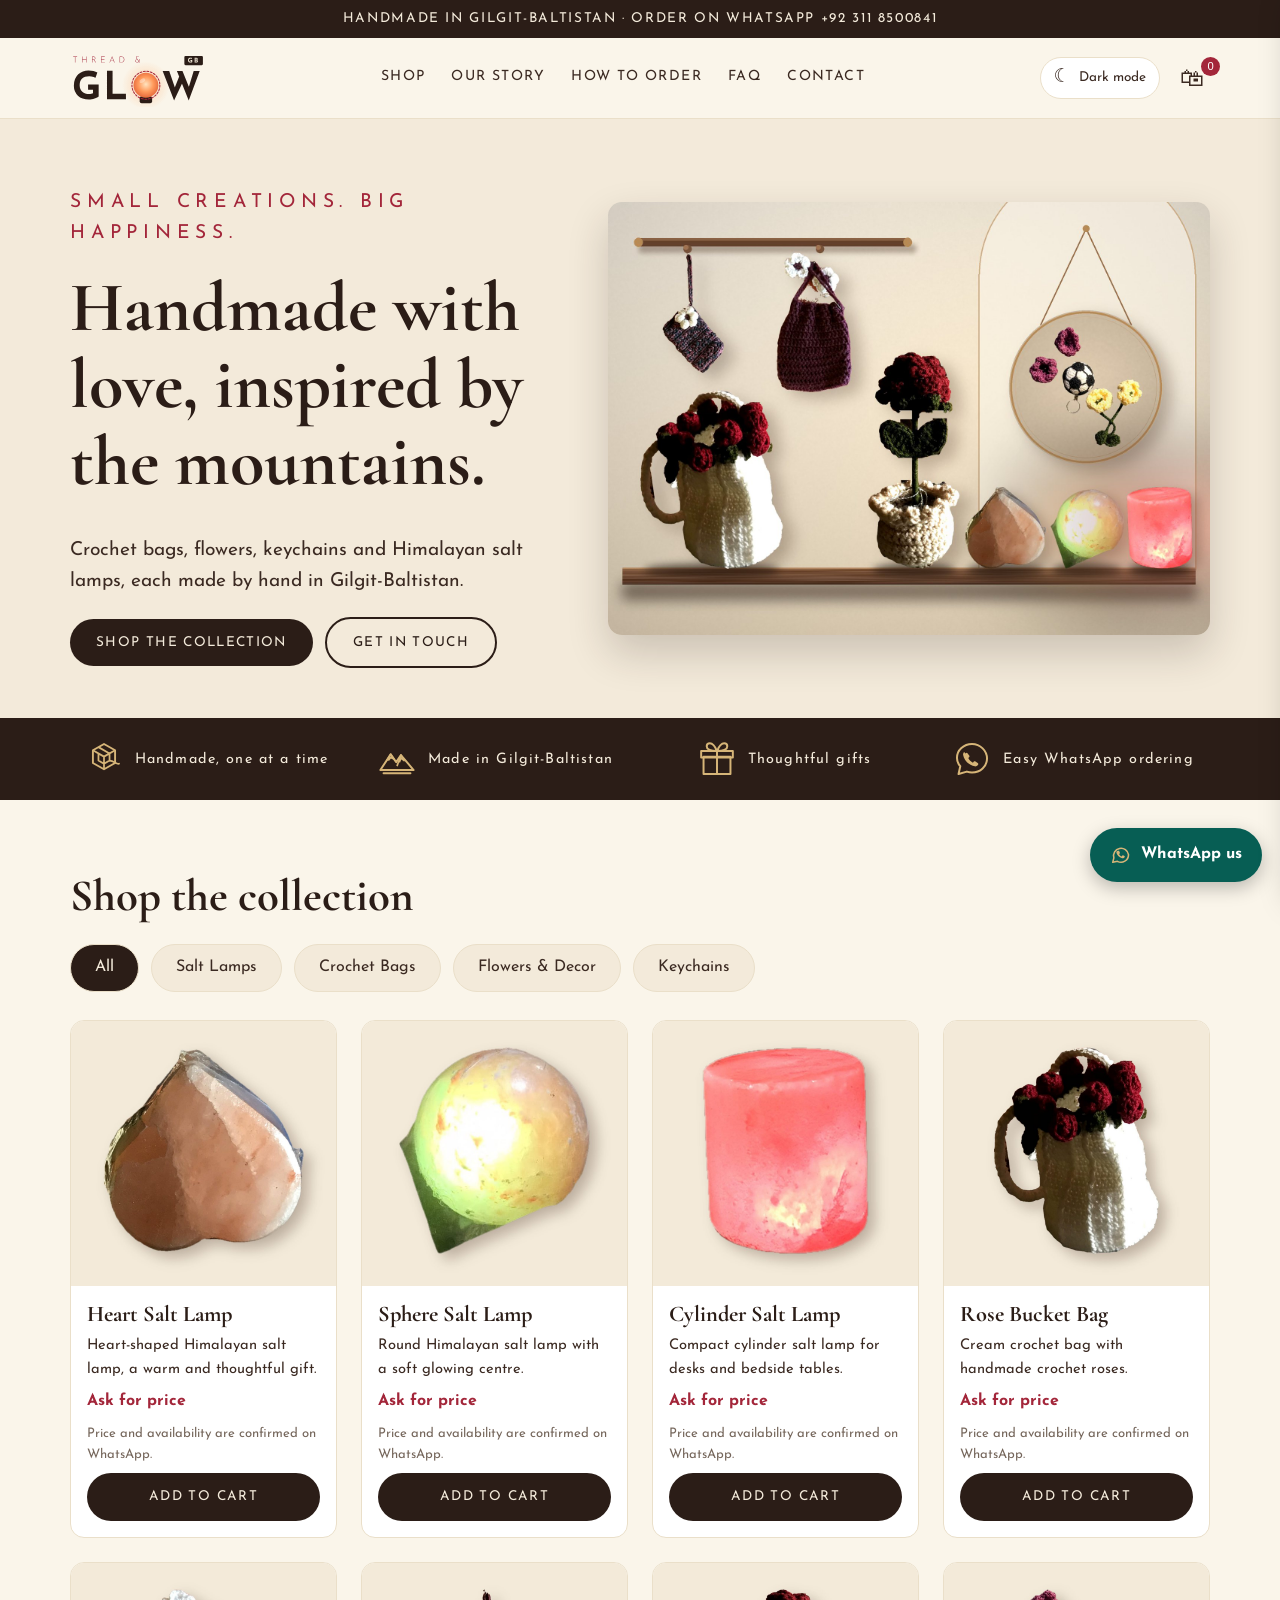
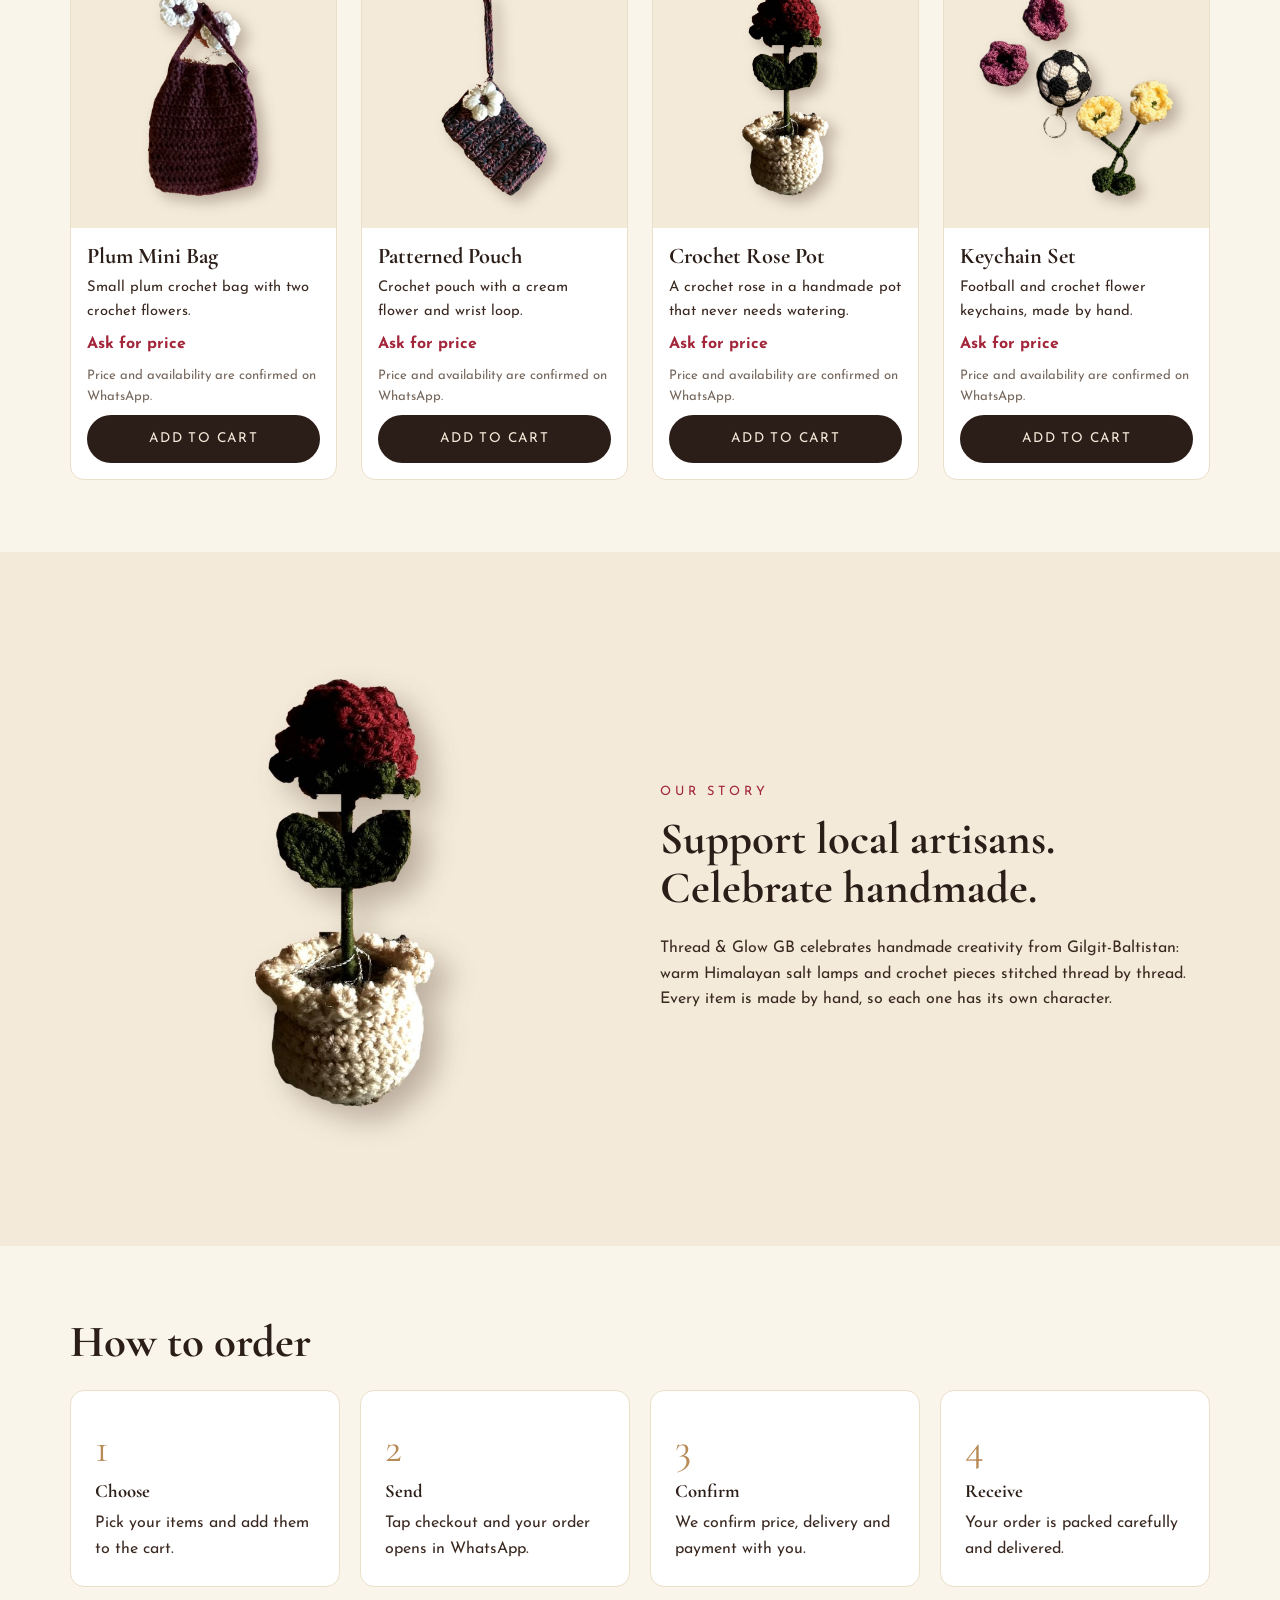
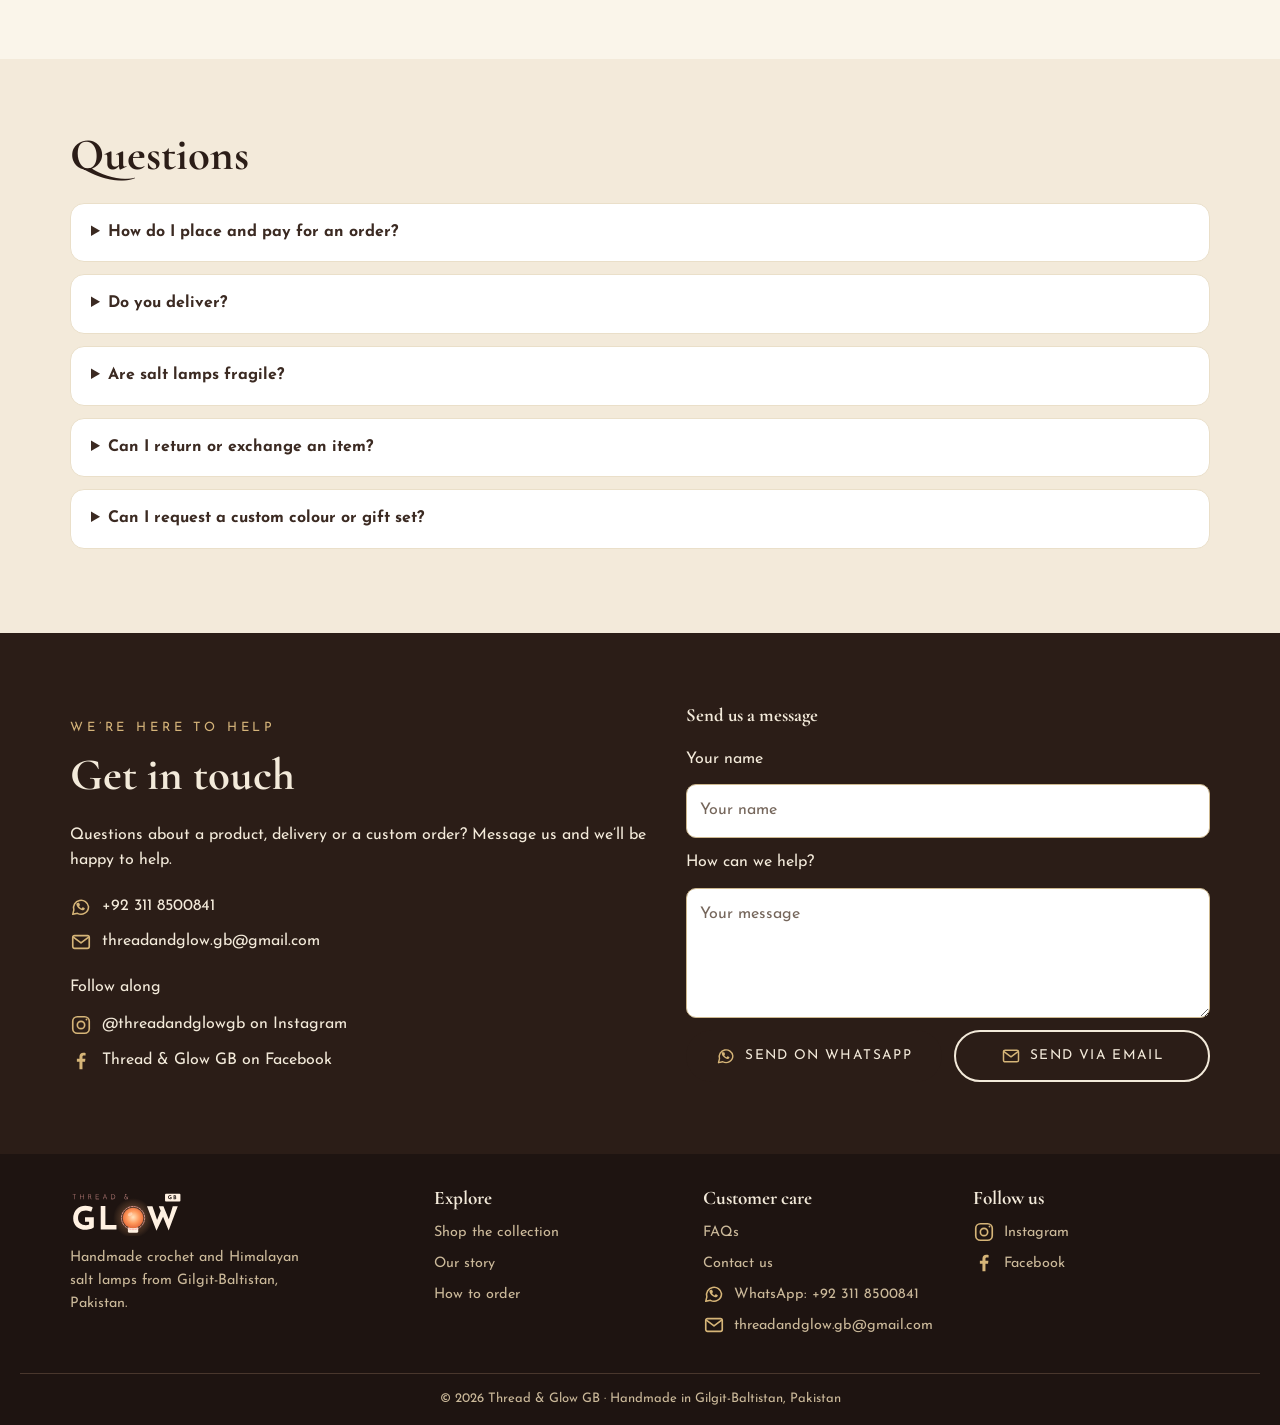
==== commit 6a0f9bff: "Add social and contact channel icons Co-authored-by: Copilot <223556219+Copilot@users.noreply.github" ====
--- a/index.html
+++ b/index.html
@@ -23,10 +23,10 @@
 <details><summary>Are salt lamps fragile?</summary><p>Salt can chip, so lamps are wrapped carefully for delivery.</p></details>
 <details><summary>Can I return or exchange an item?</summary><p>Return and exchange options depend on the item. Please confirm the applicable terms with us on WhatsApp before placing your order.</p></details>
 <details><summary>Can I request a custom colour or gift set?</summary><p>Yes, message us on WhatsApp with your idea.</p></details></div></section>
-<section id="contact" class="contact"><div class="wrap"><div><p class="eyebrow">We’re here to help</p><h2>Get in touch</h2><p>Questions about a product, delivery or a custom order? Message us and we’ll be happy to help.</p><p>WhatsApp: <a href="https://wa.me/923118500841">+92 311 8500841</a><br>Email: <a href="mailto:threadandglow.gb@gmail.com">threadandglow.gb@gmail.com</a></p><p class="social-links">Follow along: <a href="https://www.instagram.com/threadandglowgb/" target="_blank" rel="noopener noreferrer">@threadandglowgb on Instagram</a><br><a href="https://www.facebook.com/share/1DLW3CPS2o/" target="_blank" rel="noopener noreferrer">Thread &amp; Glow GB on Facebook</a></p></div>
-<form id="message-form" onsubmit="sendForm(event)"><h3>Send us a message</h3><label for="contact-name">Your name</label><input id="contact-name" name="name" autocomplete="name" placeholder="Your name" required><label for="contact-message">How can we help?</label><textarea id="contact-message" name="msg" rows="4" placeholder="Your message" required></textarea><div class="message-actions"><button class="btn" type="submit" name="channel" value="whatsapp">Send on WhatsApp</button><button class="btn email-btn" type="submit" name="channel" value="email">Send via email</button></div></form></div></section>
+<section id="contact" class="contact"><div class="wrap"><div><p class="eyebrow">We’re here to help</p><h2>Get in touch</h2><p>Questions about a product, delivery or a custom order? Message us and we’ll be happy to help.</p><div class="contact-methods"><a href="https://wa.me/923118500841"><img src="images/icons/whatsapp.svg" alt="" aria-hidden="true"><span>+92 311 8500841</span></a><a href="mailto:threadandglow.gb@gmail.com"><img src="images/icons/email.svg" alt="" aria-hidden="true"><span>threadandglow.gb@gmail.com</span></a></div><div class="social-links"><p>Follow along</p><a href="https://www.instagram.com/threadandglowgb/" target="_blank" rel="noopener noreferrer"><img src="images/icons/instagram.svg" alt="" aria-hidden="true"><span>@threadandglowgb on Instagram</span></a><a href="https://www.facebook.com/share/1DLW3CPS2o/" target="_blank" rel="noopener noreferrer"><img src="images/icons/facebook.svg" alt="" aria-hidden="true"><span>Thread &amp; Glow GB on Facebook</span></a></div></div>
+<form id="message-form" onsubmit="sendForm(event)"><h3>Send us a message</h3><label for="contact-name">Your name</label><input id="contact-name" name="name" autocomplete="name" placeholder="Your name" required><label for="contact-message">How can we help?</label><textarea id="contact-message" name="msg" rows="4" placeholder="Your message" required></textarea><div class="message-actions"><button class="btn" type="submit" name="channel" value="whatsapp"><img src="images/icons/whatsapp.svg" alt="" aria-hidden="true">Send on WhatsApp</button><button class="btn email-btn" type="submit" name="channel" value="email"><img src="images/icons/email.svg" alt="" aria-hidden="true">Send via email</button></div></form></div></section>
 </main>
-<footer><div class="wrap footer-grid"><div class="footer-brand"><a href="#top" aria-label="Thread &amp; Glow GB home"><img class="flogo" src="logo-header-dark.svg" alt="Thread &amp; Glow GB" width="120" height="48"></a><p>Handmade crochet and Himalayan salt lamps from Gilgit-Baltistan, Pakistan.</p></div><div><h3>Explore</h3><a href="#shop">Shop the collection</a><a href="#story">Our story</a><a href="#order">How to order</a></div><div><h3>Customer care</h3><a href="#faq">FAQs</a><a href="#contact">Contact us</a><a href="https://wa.me/923118500841">WhatsApp: +92 311 8500841</a><a href="mailto:threadandglow.gb@gmail.com">threadandglow.gb@gmail.com</a></div><div><h3>Follow us</h3><a href="https://www.instagram.com/threadandglowgb/" target="_blank" rel="noopener noreferrer">Instagram</a><a href="https://www.facebook.com/share/1DLW3CPS2o/" target="_blank" rel="noopener noreferrer">Facebook</a></div></div><div class="footer-bottom">© <span id="yr"></span> Thread &amp; Glow GB · Handmade in Gilgit-Baltistan, Pakistan</div></footer>
+<footer><div class="wrap footer-grid"><div class="footer-brand"><a href="#top" aria-label="Thread &amp; Glow GB home"><img class="flogo" src="logo-header-dark.svg" alt="Thread &amp; Glow GB" width="120" height="48"></a><p>Handmade crochet and Himalayan salt lamps from Gilgit-Baltistan, Pakistan.</p></div><div><h3>Explore</h3><a href="#shop">Shop the collection</a><a href="#story">Our story</a><a href="#order">How to order</a></div><div><h3>Customer care</h3><a class="footer-contact-link" href="#faq">FAQs</a><a class="footer-contact-link" href="#contact">Contact us</a><a class="footer-contact-link" href="https://wa.me/923118500841"><img src="images/icons/whatsapp.svg" alt="" aria-hidden="true">WhatsApp: +92 311 8500841</a><a class="footer-contact-link" href="mailto:threadandglow.gb@gmail.com"><img src="images/icons/email.svg" alt="" aria-hidden="true">threadandglow.gb@gmail.com</a></div><div><h3>Follow us</h3><a class="footer-contact-link" href="https://www.instagram.com/threadandglowgb/" target="_blank" rel="noopener noreferrer"><img src="images/icons/instagram.svg" alt="" aria-hidden="true">Instagram</a><a class="footer-contact-link" href="https://www.facebook.com/share/1DLW3CPS2o/" target="_blank" rel="noopener noreferrer"><img src="images/icons/facebook.svg" alt="" aria-hidden="true">Facebook</a></div></div><div class="footer-bottom">© <span id="yr"></span> Thread &amp; Glow GB · Handmade in Gilgit-Baltistan, Pakistan</div></footer>
 <aside id="drawer" aria-label="Cart"><div style="display:flex;justify-content:space-between"><h3>Your cart</h3><button id="close" class="cartbtn">✕</button></div><div id="items"></div><p id="total"><strong></strong></p><button class="btn" onclick="checkout()">Checkout on WhatsApp</button></aside>
-<a class="wa" href="https://wa.me/923118500841" target="_blank" rel="noopener">WhatsApp us</a>
+<a class="wa" href="https://wa.me/923118500841" target="_blank" rel="noopener"><img src="images/icons/whatsapp.svg" alt="" aria-hidden="true">WhatsApp us</a>
 <script src="js/script.js"></script></body></html>
--- a/css/styles.css
+++ b/css/styles.css
@@ -3,7 +3,7 @@
 *{box-sizing:border-box}html{scroll-behavior:smooth}
 body{margin:0;font-family:'Josefin Sans',system-ui,sans-serif;color:var(--text);background:var(--page-bg);line-height:1.6}
 img{max-width:100%;display:block}a{color:inherit}
-h1,h2,h3{font-family:'Cormorant Garamond',Georgia,serif;color:var(--choc);line-height:1.1;margin:0 0 .5em}
+h1,h2,h3{font-family:'Cormorant Garamond',Georgia,serif;color:var(--heading);line-height:1.1;margin:0 0 .5em}
 h1{font-size:clamp(2.4rem,6vw,4.4rem)}h2{font-size:clamp(1.9rem,4vw,2.8rem)}
 .wrap{max-width:1180px;margin:0 auto;padding:0 20px}section{padding:72px 0}
 .bar{background:var(--choc);color:var(--ivory);text-align:center;font-size:.85rem;letter-spacing:.12em;padding:8px}
@@ -32,7 +32,7 @@
 .card{background:var(--surface-raised);border-radius:var(--r);overflow:hidden;border:1px solid var(--border);display:flex;flex-direction:column;transition:transform .25s ease,box-shadow .25s ease,border-color .25s ease}
 .card:hover{transform:translateY(-5px);box-shadow:0 14px 30px rgba(43,29,23,.14);border-color:var(--copper)}
 .card img{aspect-ratio:1;object-fit:cover;transition:transform .45s ease}.card:hover img{transform:scale(1.025)}.card div{padding:16px;display:flex;flex-direction:column;gap:8px;flex:1}
-.card h3{font-size:1.4rem;margin:0}.card p{margin:0;font-size:.92rem;flex:1}.price{font-weight:700;color:var(--terra)}
+.card h3{font-size:1.4rem;margin:0}.card p{margin:0;font-size:.92rem;flex:1}.price{font-weight:700;color:var(--terra)}.availability{font-size:.82rem;color:var(--muted)}
 .two{display:grid;grid-template-columns:1fr 1fr;gap:40px;align-items:center}.two img{border-radius:var(--r);transition:transform .4s ease}.two img:hover{transform:translateY(-4px)}
 .alt-bg{background:var(--surface)}
 .steps{display:grid;grid-template-columns:repeat(4,1fr);gap:20px;counter-reset:s}.steps div{background:var(--surface-raised);border:1px solid var(--border);border-radius:var(--r);padding:24px;transition:transform .25s ease,box-shadow .25s ease}.steps div:hover{transform:translateY(-4px);box-shadow:0 10px 24px rgba(43,29,23,.12)}
@@ -41,20 +41,25 @@
 details[open] p{animation:faq-enter .25s ease both}
 @keyframes faq-enter{from{opacity:0;transform:translateY(-4px)}to{opacity:1;transform:translateY(0)}}
 .contact{background:var(--choc);color:var(--ivory)}.contact h2,.contact h3{color:var(--ivory)}.contact .eyebrow{color:#D5B47A}.contact .wrap{display:grid;grid-template-columns:1.1fr 1fr;gap:40px}.contact a:hover,footer a:hover{color:#D5B47A}
+.contact-methods,.social-links{display:grid;gap:10px;margin-top:20px}.contact-methods a,.social-links a{display:flex;align-items:center;gap:10px;width:fit-content;text-decoration:none}.contact-methods img,.social-links img,.footer-contact-link img{width:22px;height:22px;flex:0 0 22px}.social-links p{margin:0 0 2px}
 form{display:grid;gap:12px}input,textarea{padding:13px;border-radius:10px;border:1px solid #cdb88f;background:var(--surface-raised);color:var(--text);font:inherit;width:100%}
 input::placeholder,textarea::placeholder{color:var(--muted);opacity:1}
 .message-actions{display:flex;flex-wrap:wrap;gap:12px}.message-actions .btn{flex:1 1 190px;text-align:center}.message-actions .email-btn{background:transparent;color:var(--ivory);border:2px solid var(--ivory)}.message-actions .email-btn:hover{background:var(--ivory);color:var(--choc)}
+.message-actions .btn{display:inline-flex;align-items:center;justify-content:center;gap:9px}.message-actions .btn img{width:20px;height:20px;flex:0 0 20px}
 footer{background:#1E1411;color:#cbb99a;padding:34px 20px 16px;font-size:.9rem}
 .footer-grid{display:grid;grid-template-columns:1.4fr repeat(3,1fr);gap:32px}
 .footer-grid h3{color:var(--ivory);font-size:1.2rem;margin:0 0 12px}
 .footer-grid a{display:block;text-decoration:none;margin:0 0 8px}
+.footer-grid a.footer-contact-link{display:flex;align-items:center;gap:9px;width:fit-content}
 .footer-brand p{max-width:250px;margin:0}
 .footer-brand .flogo{margin:0 0 10px}
 .footer-bottom{text-align:center;border-top:1px solid #49372d;margin:28px auto 0;padding-top:14px;font-size:.82rem}
 #drawer{position:fixed;top:0;right:-440px;width:min(420px,100%);height:100%;background:var(--surface-raised);color:var(--text);z-index:40;box-shadow:-8px 0 30px rgba(0,0,0,.25);transition:right .3s;display:flex;flex-direction:column;padding:20px}
 #drawer.open{right:0}#items{flex:1;overflow:auto}.line{display:flex;gap:10px;align-items:center;border-bottom:1px solid #eee;padding:10px 0}.line img{width:60px;border-radius:8px}.line span{flex:1}
 .line{border-color:var(--border)}.q button{width:28px;height:28px;border-radius:50%;border:1px solid var(--border);background:var(--surface);color:var(--text);cursor:pointer}
-.wa{position:fixed;right:18px;bottom:18px;z-index:30;background:#25D366;color:#fff;padding:14px 20px;border-radius:40px;text-decoration:none;font-weight:700;box-shadow:0 6px 18px rgba(0,0,0,.25)}
+.wa{position:fixed;right:18px;bottom:18px;z-index:30;display:flex;align-items:center;gap:9px;background:#075E54;color:#fff;padding:14px 20px;border-radius:40px;text-decoration:none;font-weight:700;box-shadow:0 6px 18px rgba(0,0,0,.25);transition:transform .2s ease,box-shadow .2s ease}
+.wa img{width:22px;height:22px;flex:0 0 22px}
+.wa:hover{transform:translateY(-2px);box-shadow:0 9px 22px rgba(0,0,0,.32)}
 @media(max-width:860px){.hero .wrap,.two,.contact .wrap{grid-template-columns:1fr}.steps,.trust .wrap{grid-template-columns:repeat(2,minmax(0,1fr))}.nav ul{display:none;position:absolute;top:80px;left:0;right:0;background:var(--page-bg);color:var(--text);flex-direction:column;padding:20px;gap:14px;border-bottom:1px solid var(--border)}.nav ul.open{display:flex}#menu{display:block}.footer-grid{grid-template-columns:repeat(2,1fr)}}
 @media(max-width:480px){.footer-grid{grid-template-columns:1fr;gap:22px}.trust .wrap{gap:20px 12px}.trust-item{flex-direction:column;gap:6px;font-size:.78rem;line-height:1.35}.trust-item img{width:34px;height:34px;flex-basis:34px}.message-actions{flex-direction:column}.message-actions .btn{flex-basis:auto;width:100%}}
 
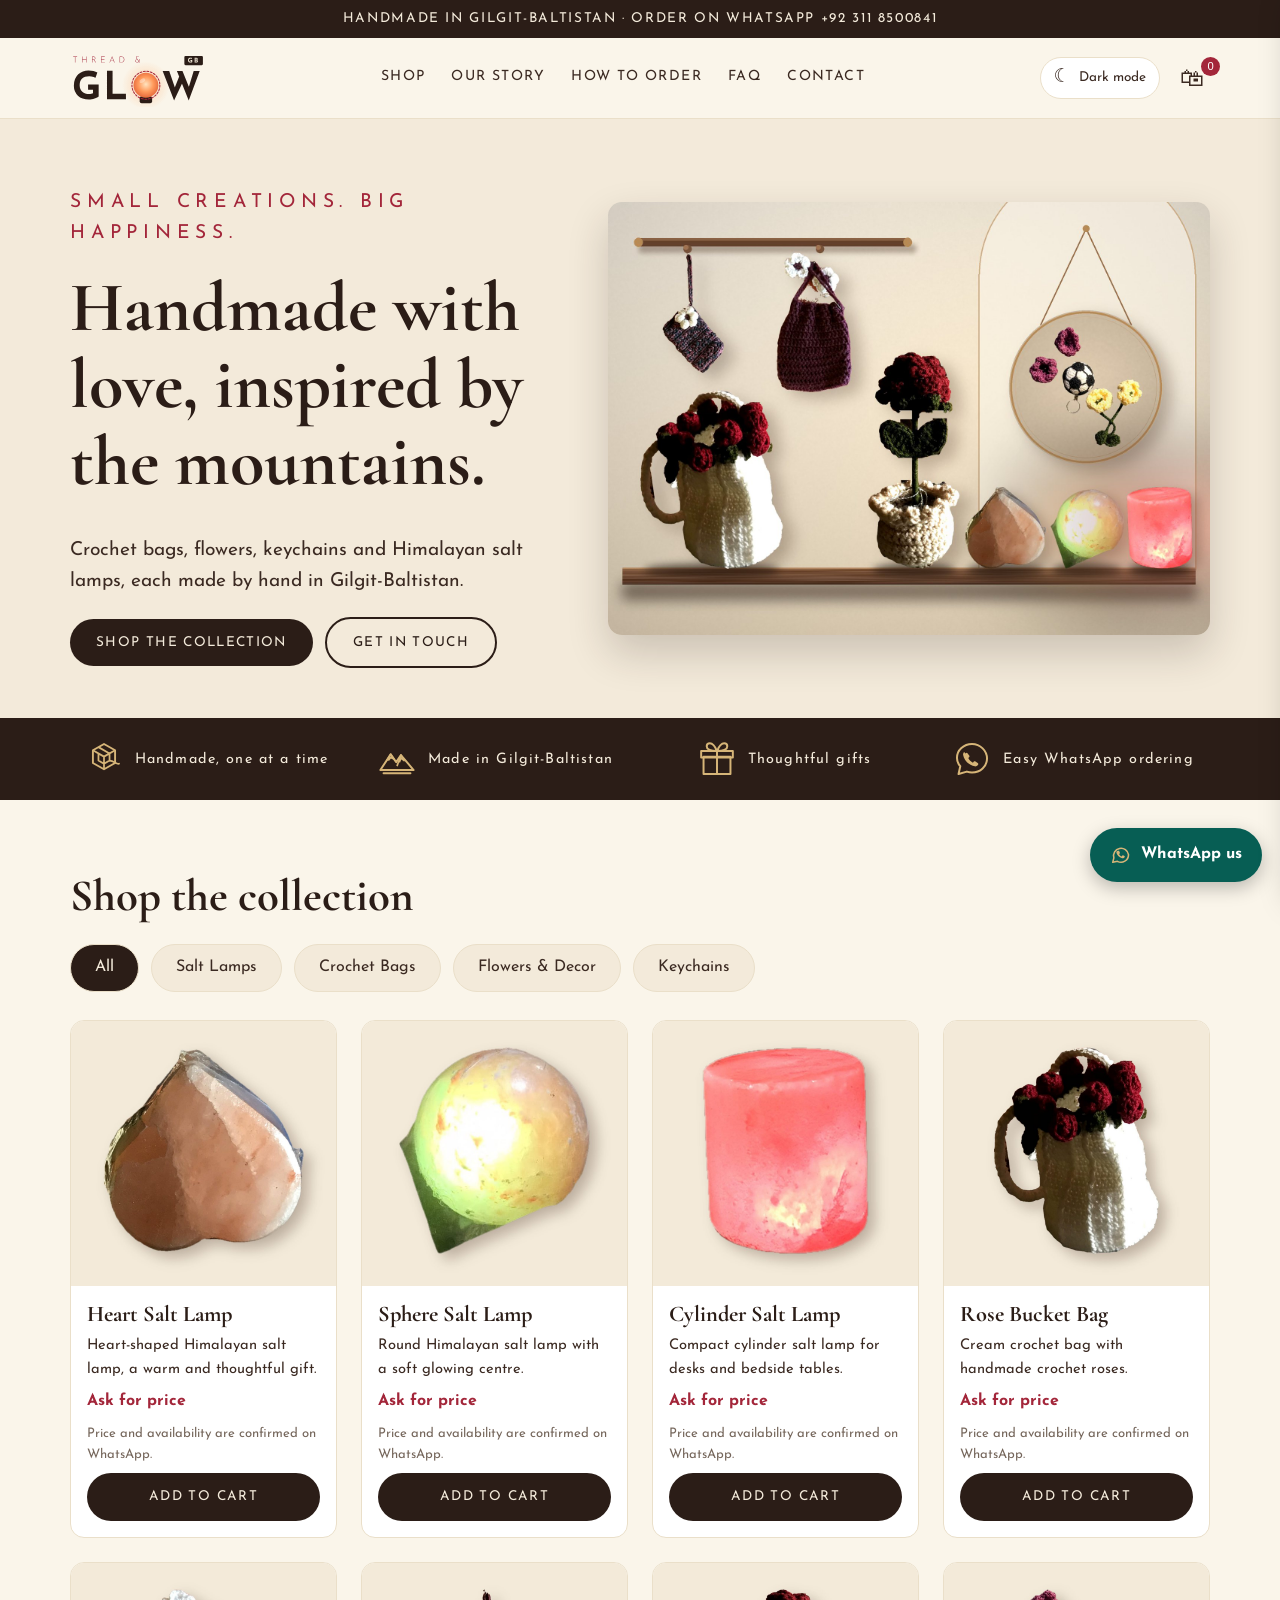
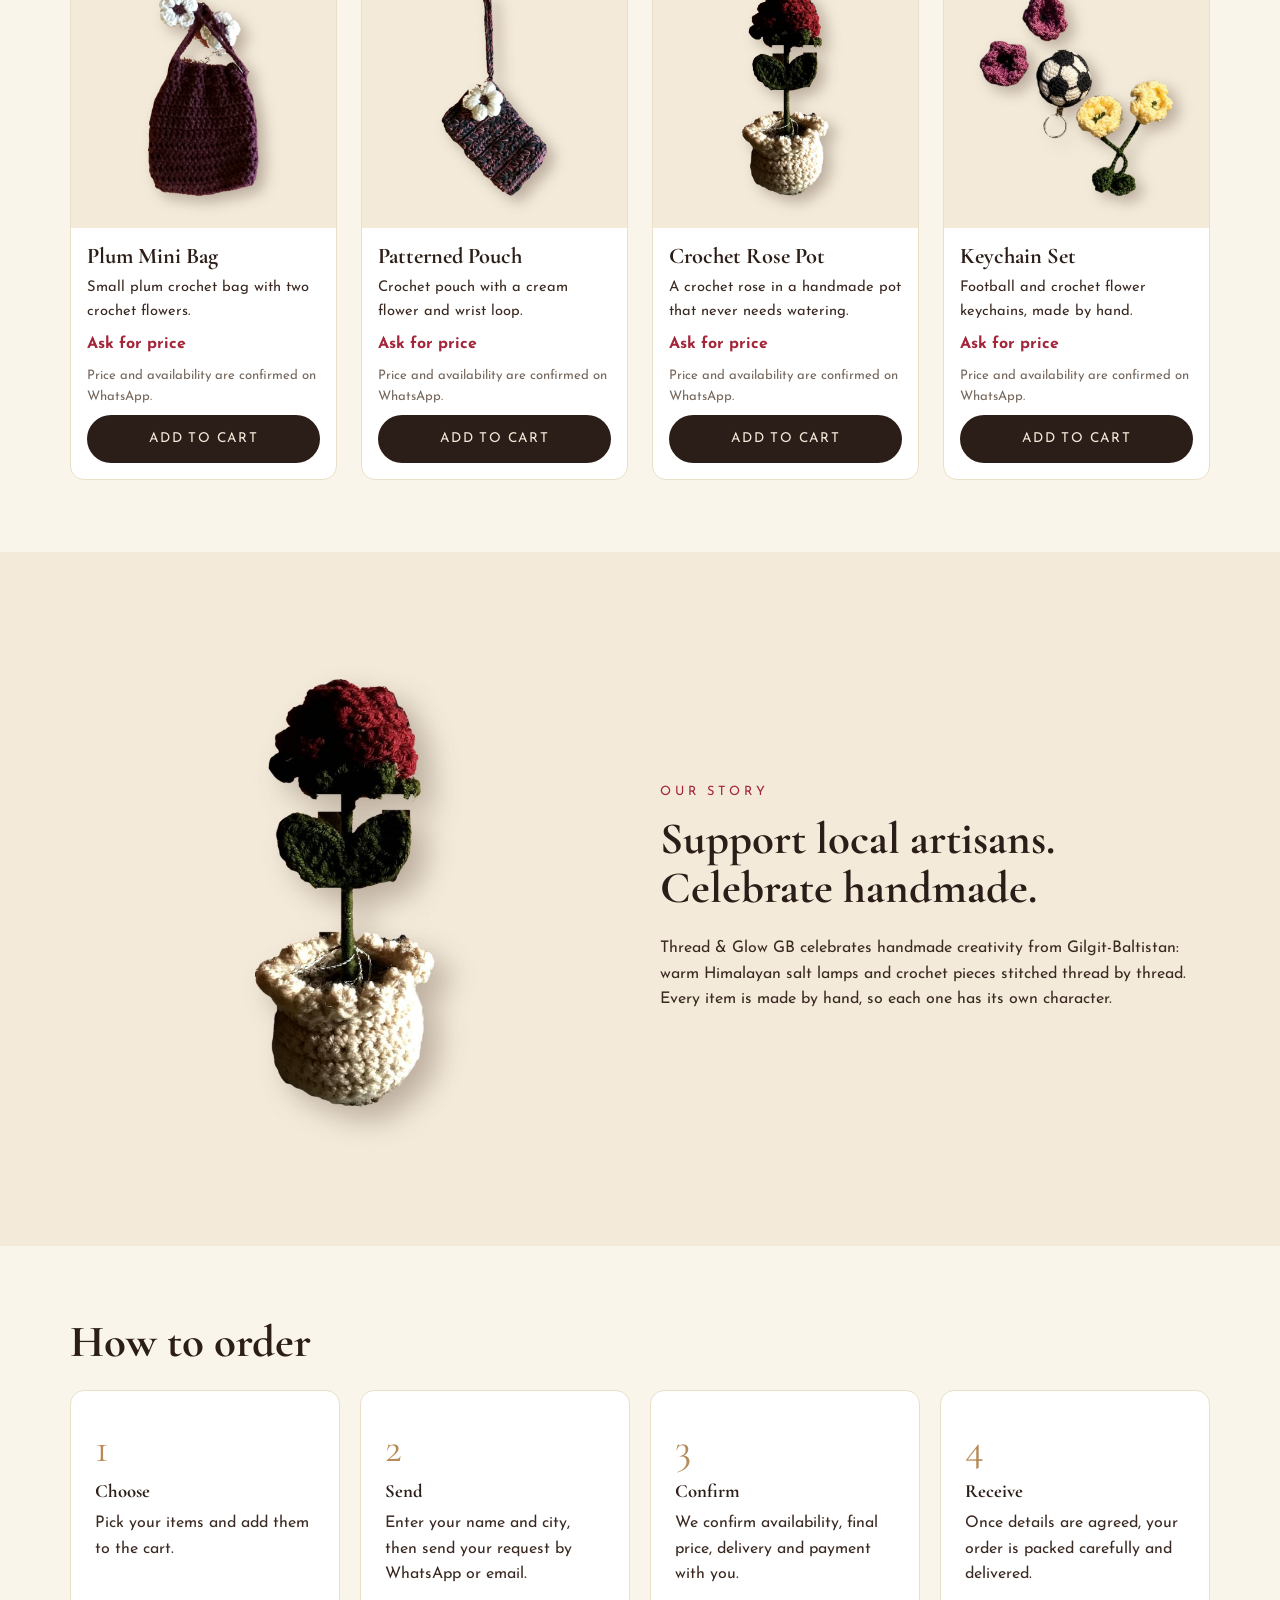
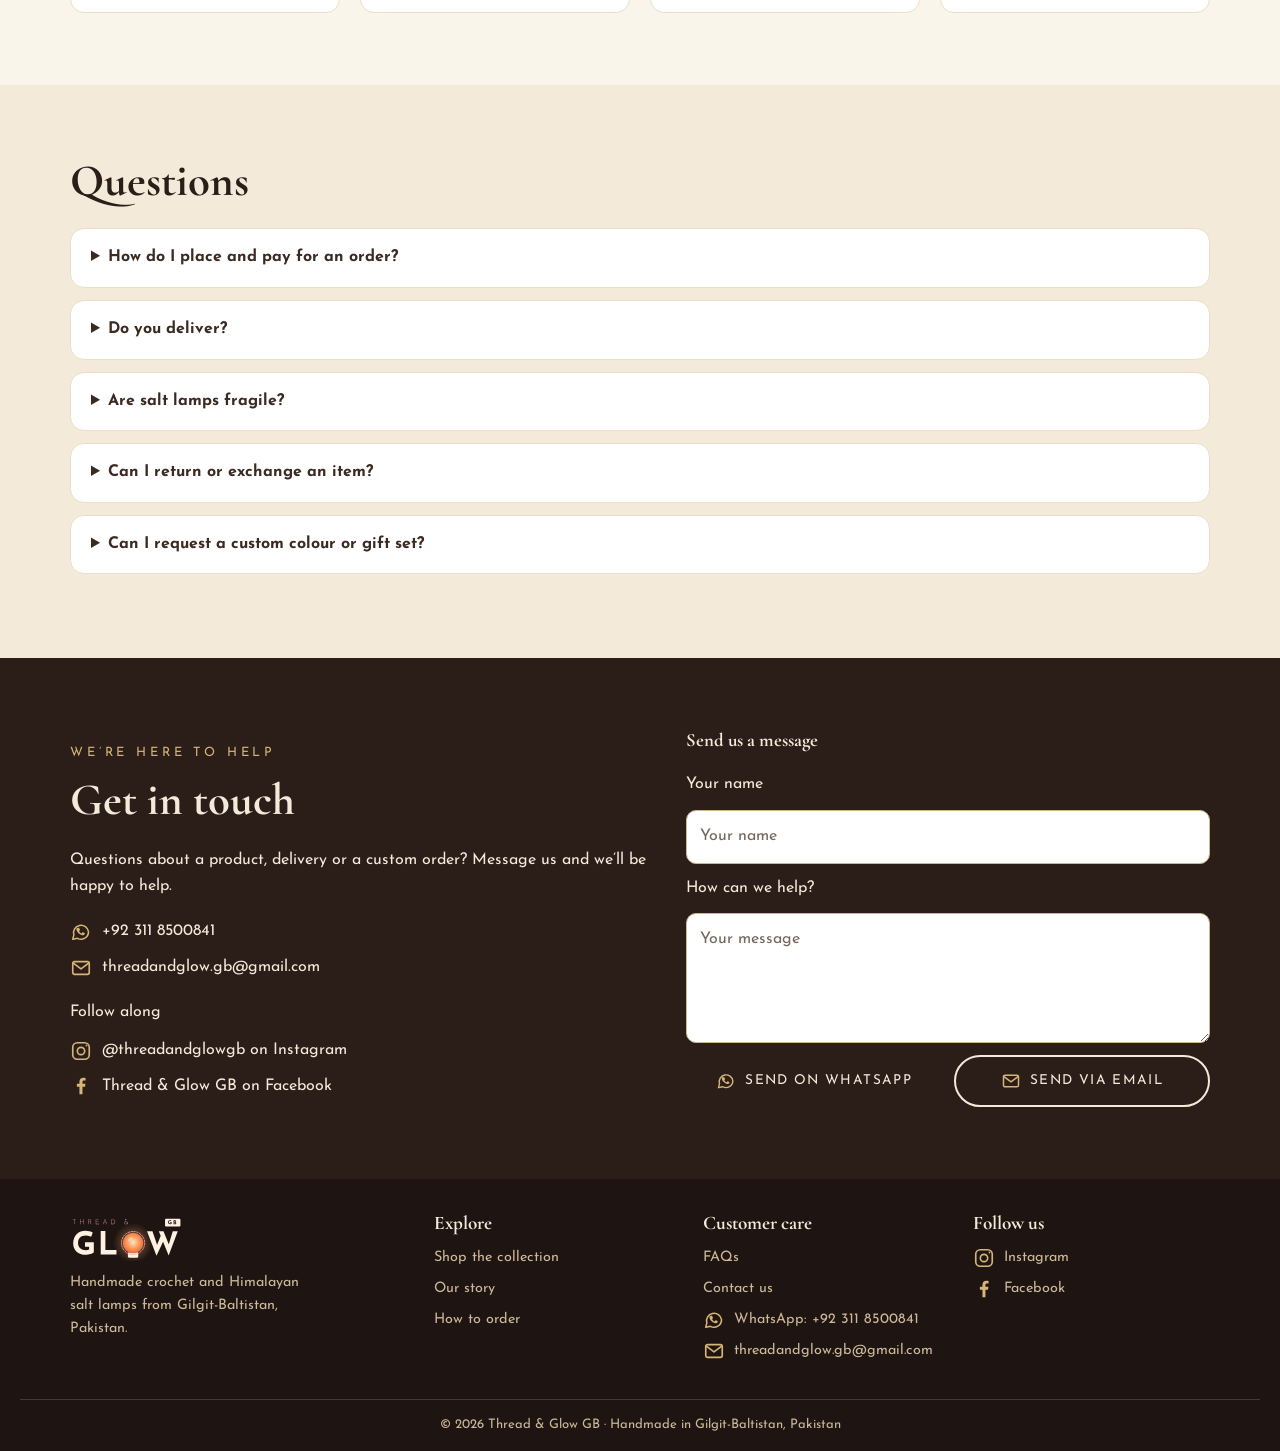
==== commit f917f9bc: "Improve cart checkout and order requests Co-authored-by: Copilot <223556219+Copilot@users.noreply.gi" ====
--- a/index.html
+++ b/index.html
@@ -16,9 +16,9 @@
 <div class="trust"><div class="wrap"><div class="trust-item"><img src="images/icons/handmade.svg" alt="" aria-hidden="true"><span>Handmade, one at a time</span></div><div class="trust-item"><img src="images/icons/mountains.svg" alt="" aria-hidden="true"><span>Made in Gilgit-Baltistan</span></div><div class="trust-item"><img src="images/icons/gift.svg" alt="" aria-hidden="true"><span>Thoughtful gifts</span></div><div class="trust-item"><img src="images/icons/message.svg" alt="" aria-hidden="true"><span>Easy WhatsApp ordering</span></div></div></div>
 <section id="shop"><div class="wrap"><h2>Shop the collection</h2><div class="cats"><button class="cat on" data-c="All">All</button><button class="cat" data-c="Salt Lamps">Salt Lamps</button><button class="cat" data-c="Crochet Bags">Crochet Bags</button><button class="cat" data-c="Flowers & Decor">Flowers &amp; Decor</button><button class="cat" data-c="Keychains">Keychains</button></div><div class="grid" id="grid"></div></div></section>
 <section id="story" class="alt-bg"><div class="wrap two"><img src="images/crochet-rose-pot.jpg" alt="Handmade crochet rose pot"><div><p class="eyebrow">Our story</p><h2>Support local artisans. Celebrate handmade.</h2><p>Thread &amp; Glow GB celebrates handmade creativity from Gilgit-Baltistan: warm Himalayan salt lamps and crochet pieces stitched thread by thread. Every item is made by hand, so each one has its own character.</p></div></div></section>
-<section id="order"><div class="wrap"><h2>How to order</h2><div class="steps"><div><h3>Choose</h3>Pick your items and add them to the cart.</div><div><h3>Send</h3>Tap checkout and your order opens in WhatsApp.</div><div><h3>Confirm</h3>We confirm price, delivery and payment with you.</div><div><h3>Receive</h3>Your order is packed carefully and delivered.</div></div></div></section>
+<section id="order"><div class="wrap"><h2>How to order</h2><div class="steps"><div><h3>Choose</h3>Pick your items and add them to the cart.</div><div><h3>Send</h3>Enter your name and city, then send your request by WhatsApp or email.</div><div><h3>Confirm</h3>We confirm availability, final price, delivery and payment with you.</div><div><h3>Receive</h3>Once details are agreed, your order is packed carefully and delivered.</div></div></div></section>
 <section id="faq" class="alt-bg"><div class="wrap"><h2>Questions</h2>
-<details><summary>How do I place and pay for an order?</summary><p>Add items to your cart and send your order on WhatsApp. We’ll confirm availability, final prices, delivery options and the payment method with you before your order is finalized. No payment is taken on this website.</p></details>
+<details><summary>How do I place and pay for an order?</summary><p>Add items to your cart, enter your name and city, and choose WhatsApp or email to prepare your order request. Review and send the message from your app. We’ll confirm availability, final prices, delivery options and the payment method with you before your order is finalized. No payment is taken on this website.</p></details>
 <details><summary>Do you deliver?</summary><p>Message us with your city or delivery address and we’ll confirm whether delivery is available, along with the charges and estimated timing.</p></details>
 <details><summary>Are salt lamps fragile?</summary><p>Salt can chip, so lamps are wrapped carefully for delivery.</p></details>
 <details><summary>Can I return or exchange an item?</summary><p>Return and exchange options depend on the item. Please confirm the applicable terms with us on WhatsApp before placing your order.</p></details>
@@ -27,6 +27,6 @@
 <form id="message-form" onsubmit="sendForm(event)"><h3>Send us a message</h3><label for="contact-name">Your name</label><input id="contact-name" name="name" autocomplete="name" placeholder="Your name" required><label for="contact-message">How can we help?</label><textarea id="contact-message" name="msg" rows="4" placeholder="Your message" required></textarea><div class="message-actions"><button class="btn" type="submit" name="channel" value="whatsapp"><img src="images/icons/whatsapp.svg" alt="" aria-hidden="true">Send on WhatsApp</button><button class="btn email-btn" type="submit" name="channel" value="email"><img src="images/icons/email.svg" alt="" aria-hidden="true">Send via email</button></div></form></div></section>
 </main>
 <footer><div class="wrap footer-grid"><div class="footer-brand"><a href="#top" aria-label="Thread &amp; Glow GB home"><img class="flogo" src="logo-header-dark.svg" alt="Thread &amp; Glow GB" width="120" height="48"></a><p>Handmade crochet and Himalayan salt lamps from Gilgit-Baltistan, Pakistan.</p></div><div><h3>Explore</h3><a href="#shop">Shop the collection</a><a href="#story">Our story</a><a href="#order">How to order</a></div><div><h3>Customer care</h3><a class="footer-contact-link" href="#faq">FAQs</a><a class="footer-contact-link" href="#contact">Contact us</a><a class="footer-contact-link" href="https://wa.me/923118500841"><img src="images/icons/whatsapp.svg" alt="" aria-hidden="true">WhatsApp: +92 311 8500841</a><a class="footer-contact-link" href="mailto:threadandglow.gb@gmail.com"><img src="images/icons/email.svg" alt="" aria-hidden="true">threadandglow.gb@gmail.com</a></div><div><h3>Follow us</h3><a class="footer-contact-link" href="https://www.instagram.com/threadandglowgb/" target="_blank" rel="noopener noreferrer"><img src="images/icons/instagram.svg" alt="" aria-hidden="true">Instagram</a><a class="footer-contact-link" href="https://www.facebook.com/share/1DLW3CPS2o/" target="_blank" rel="noopener noreferrer"><img src="images/icons/facebook.svg" alt="" aria-hidden="true">Facebook</a></div></div><div class="footer-bottom">© <span id="yr"></span> Thread &amp; Glow GB · Handmade in Gilgit-Baltistan, Pakistan</div></footer>
-<aside id="drawer" aria-label="Cart"><div style="display:flex;justify-content:space-between"><h3>Your cart</h3><button id="close" class="cartbtn">✕</button></div><div id="items"></div><p id="total"><strong></strong></p><button class="btn" onclick="checkout()">Checkout on WhatsApp</button></aside>
+<aside id="drawer" aria-label="Cart"><div class="drawer-heading"><h3>Your cart</h3><button id="close" class="cartbtn" aria-label="Close cart">✕</button></div><div id="items" aria-live="polite"></div><p id="total"></p><p class="checkout-note">Your order request will open as a message draft. Review it and press Send to contact us. We’ll confirm availability, final pricing, delivery and payment with you.</p><form id="checkout-details"><label for="order-name">Your name</label><input id="order-name" name="name" autocomplete="name" placeholder="Your name" required><label for="order-city">City</label><input id="order-city" name="city" autocomplete="address-level2" placeholder="Your city" required><label for="order-address">Delivery address <span>(optional)</span></label><textarea id="order-address" name="address" rows="2" autocomplete="street-address" placeholder="Add your address if known"></textarea><label for="order-notes">Order notes <span>(optional)</span></label><textarea id="order-notes" name="notes" rows="2" placeholder="Colour, custom request or gift note"></textarea><div class="checkout-actions"><button id="checkout-whatsapp" class="btn" type="button"><img src="images/icons/whatsapp.svg" alt="" aria-hidden="true">Send order on WhatsApp</button><button id="checkout-email" class="btn email-btn" type="button"><img src="images/icons/email.svg" alt="" aria-hidden="true">Send order via email</button></div></form></aside>
 <a class="wa" href="https://wa.me/923118500841" target="_blank" rel="noopener"><img src="images/icons/whatsapp.svg" alt="" aria-hidden="true">WhatsApp us</a>
 <script src="js/script.js"></script></body></html>
--- a/css/styles.css
+++ b/css/styles.css
@@ -54,9 +54,12 @@
 .footer-brand p{max-width:250px;margin:0}
 .footer-brand .flogo{margin:0 0 10px}
 .footer-bottom{text-align:center;border-top:1px solid #49372d;margin:28px auto 0;padding-top:14px;font-size:.82rem}
-#drawer{position:fixed;top:0;right:-440px;width:min(420px,100%);height:100%;background:var(--surface-raised);color:var(--text);z-index:40;box-shadow:-8px 0 30px rgba(0,0,0,.25);transition:right .3s;display:flex;flex-direction:column;padding:20px}
-#drawer.open{right:0}#items{flex:1;overflow:auto}.line{display:flex;gap:10px;align-items:center;border-bottom:1px solid #eee;padding:10px 0}.line img{width:60px;border-radius:8px}.line span{flex:1}
-.line{border-color:var(--border)}.q button{width:28px;height:28px;border-radius:50%;border:1px solid var(--border);background:var(--surface);color:var(--text);cursor:pointer}
+#drawer{position:fixed;top:0;right:-440px;width:min(420px,100%);height:100%;background:var(--surface-raised);color:var(--text);z-index:40;box-shadow:-8px 0 30px rgba(0,0,0,.25);transition:right .3s;display:flex;flex-direction:column;padding:20px;overflow-y:auto}
+#drawer.open{right:0}.drawer-heading{display:flex;align-items:center;justify-content:space-between}.drawer-heading h3{margin:0}#items{flex:1 0 auto;overflow:auto;max-height:36vh;min-height:64px}.line{display:flex;gap:10px;align-items:center;border-bottom:1px solid var(--border);padding:10px 0}.line img{width:60px;border-radius:8px}.line span{flex:1}
+.q button{width:28px;height:28px;border-radius:50%;border:1px solid var(--border);background:var(--surface);color:var(--text);cursor:pointer}
+#total{margin:10px 0 4px;font-weight:700}.checkout-note{font-size:.84rem;color:var(--muted);margin:4px 0 12px}#checkout-details{display:grid;gap:8px}#checkout-details label{font-size:.88rem;font-weight:700}#checkout-details label span{font-weight:400;color:var(--muted)}#checkout-details input,#checkout-details textarea{padding:10px;font-size:.92rem}.checkout-actions{display:grid;gap:8px;margin-top:6px}.checkout-actions .btn{display:flex;align-items:center;justify-content:center;gap:9px;width:100%;padding:12px 14px}.checkout-actions img{width:20px;height:20px;flex:0 0 20px}.checkout-actions .email-btn{background:transparent;color:var(--heading);border:2px solid var(--heading)}.checkout-actions .email-btn:hover{background:var(--heading);color:var(--surface)}
+@media(max-height:700px){#items{max-height:24vh}.checkout-note{margin:2px 0 8px}#checkout-details{gap:6px}#checkout-details textarea{padding:8px}}
+.checkout-actions .btn:disabled{opacity:.55;cursor:not-allowed;transform:none;box-shadow:none}
 .wa{position:fixed;right:18px;bottom:18px;z-index:30;display:flex;align-items:center;gap:9px;background:#075E54;color:#fff;padding:14px 20px;border-radius:40px;text-decoration:none;font-weight:700;box-shadow:0 6px 18px rgba(0,0,0,.25);transition:transform .2s ease,box-shadow .2s ease}
 .wa img{width:22px;height:22px;flex:0 0 22px}
 .wa:hover{transform:translateY(-2px);box-shadow:0 9px 22px rgba(0,0,0,.32)}
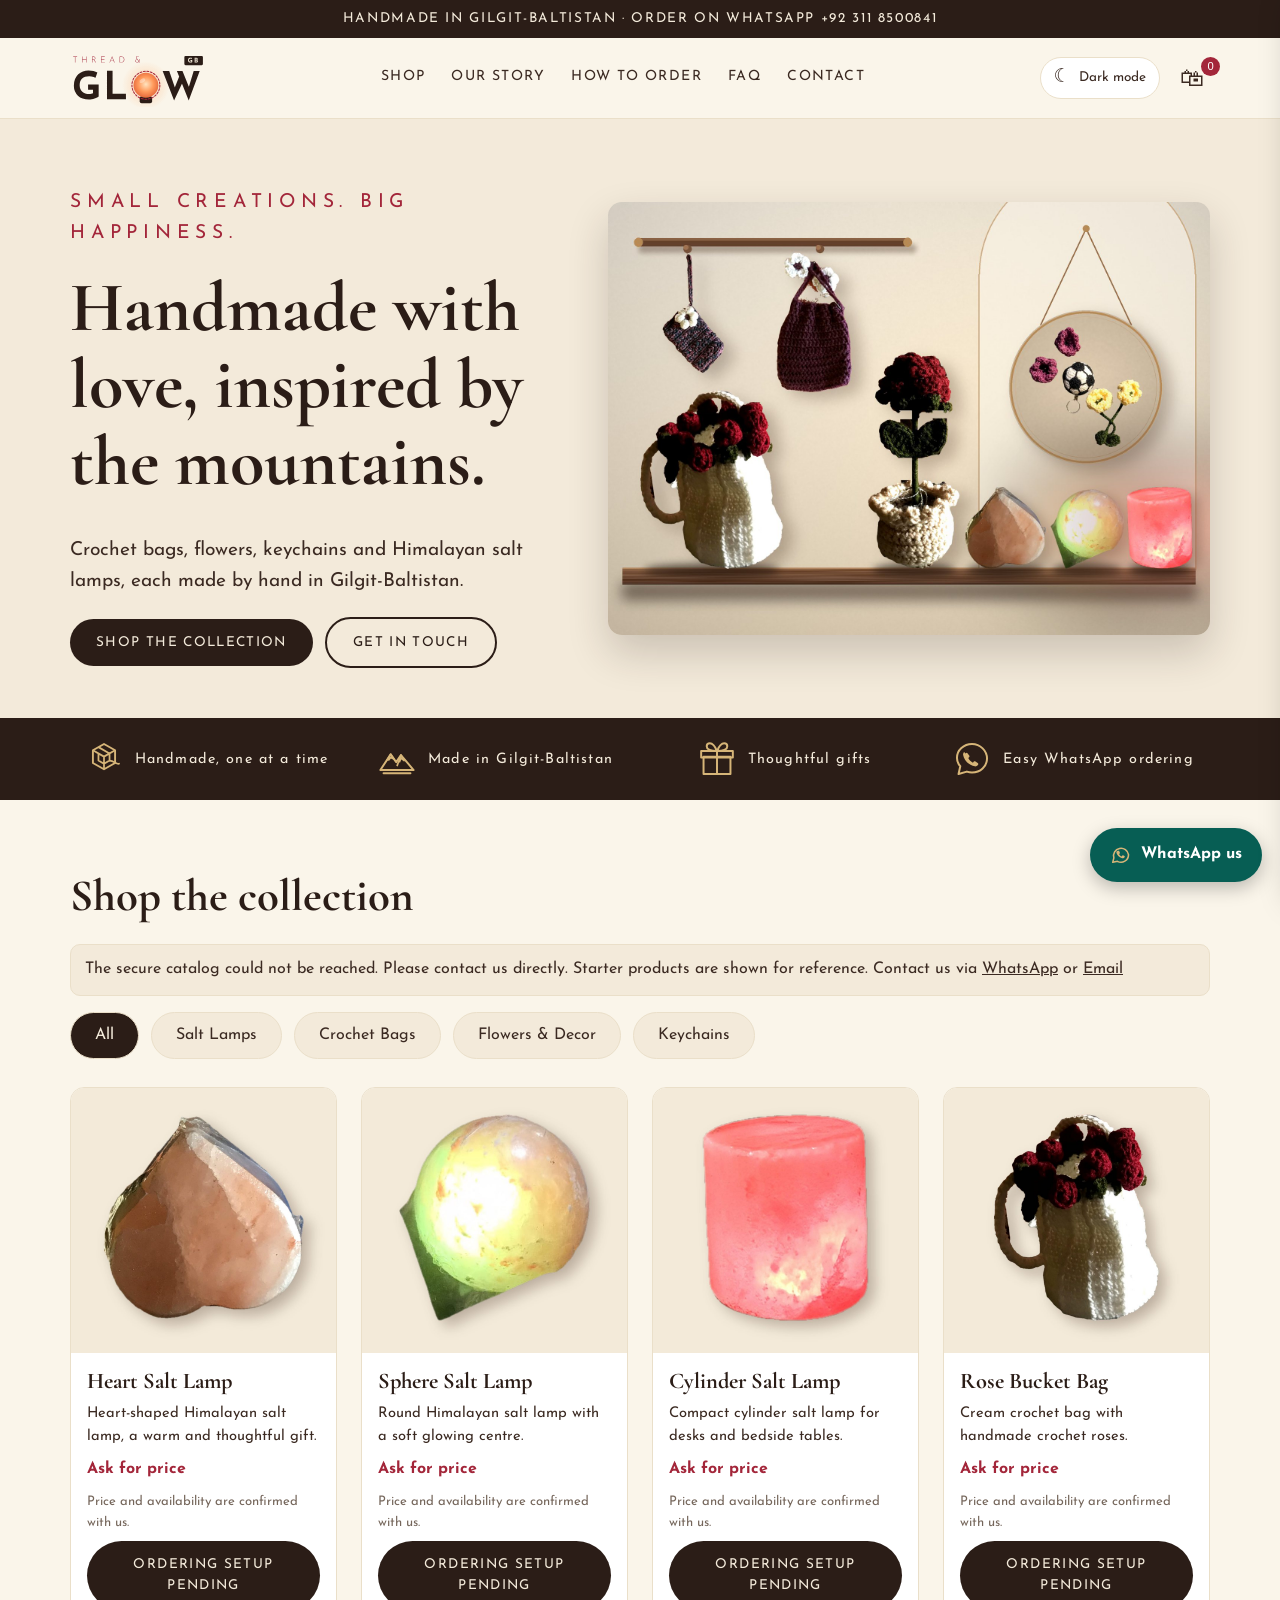
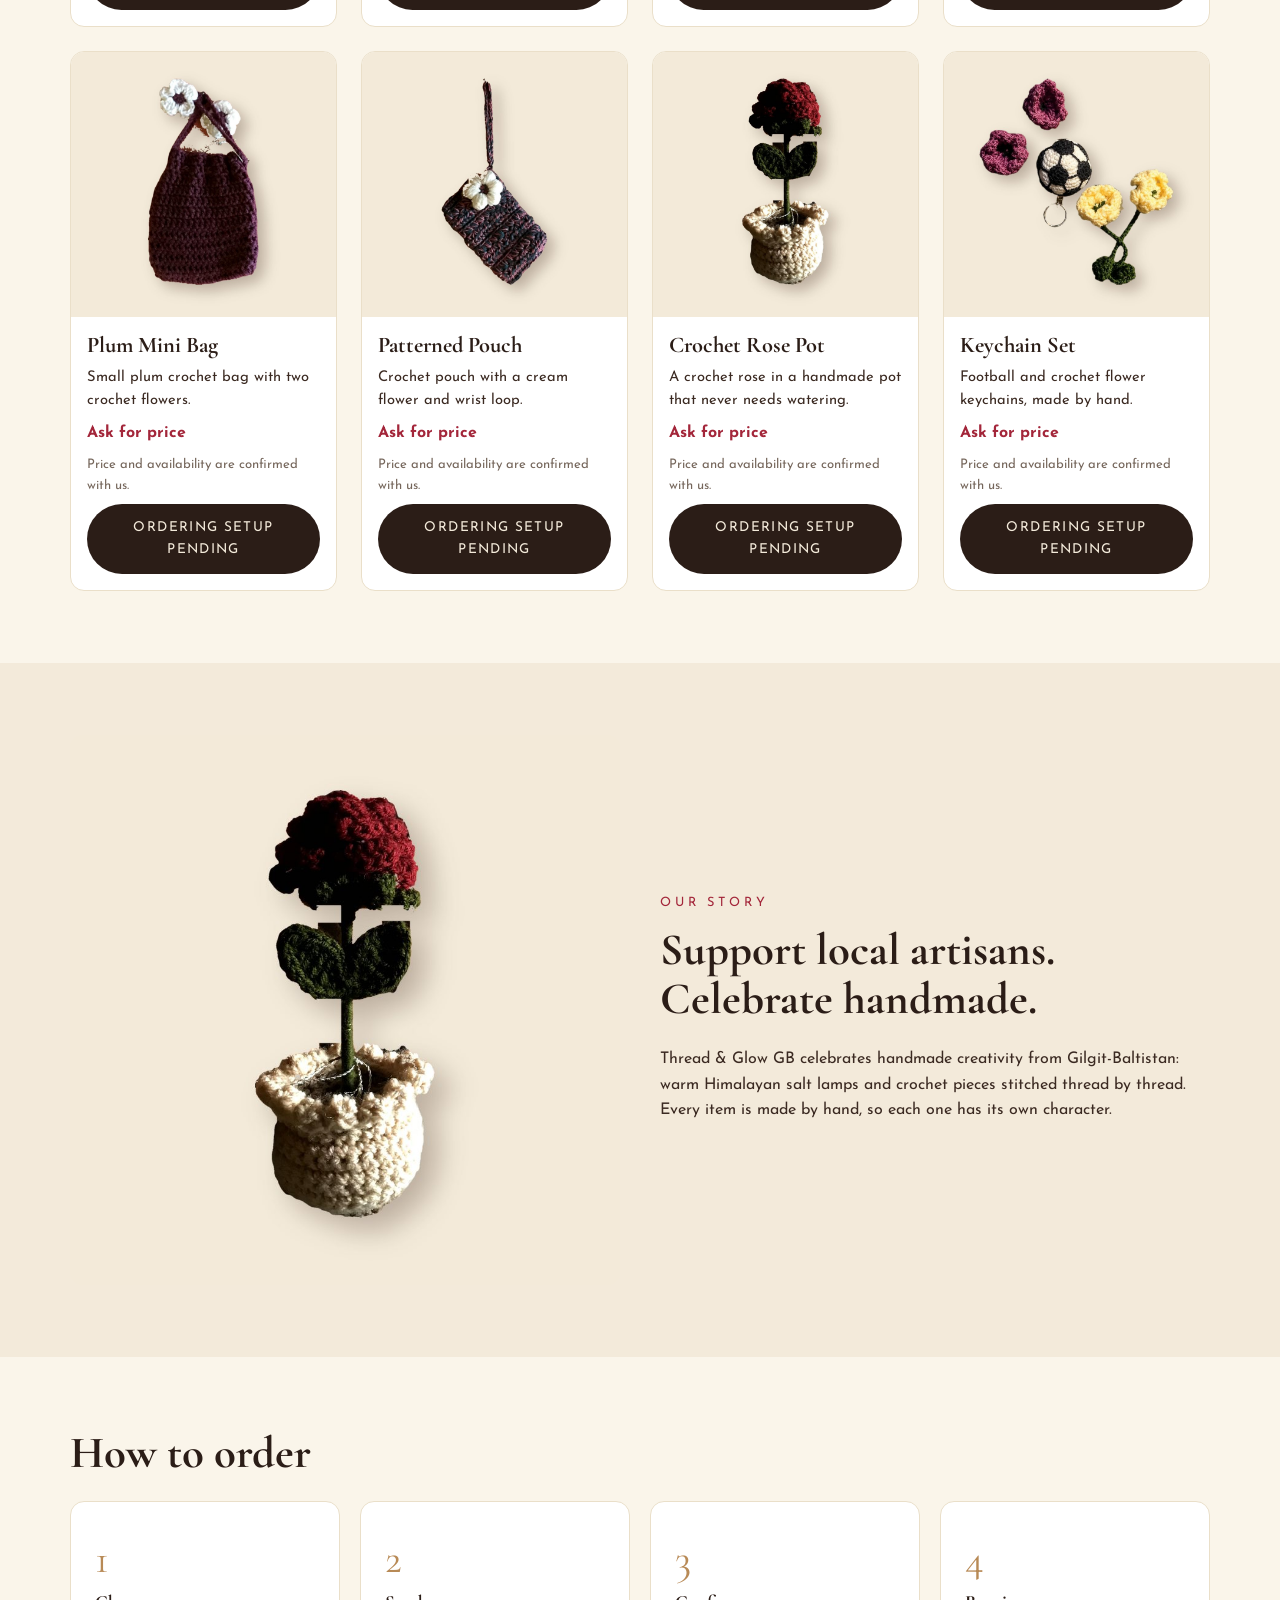
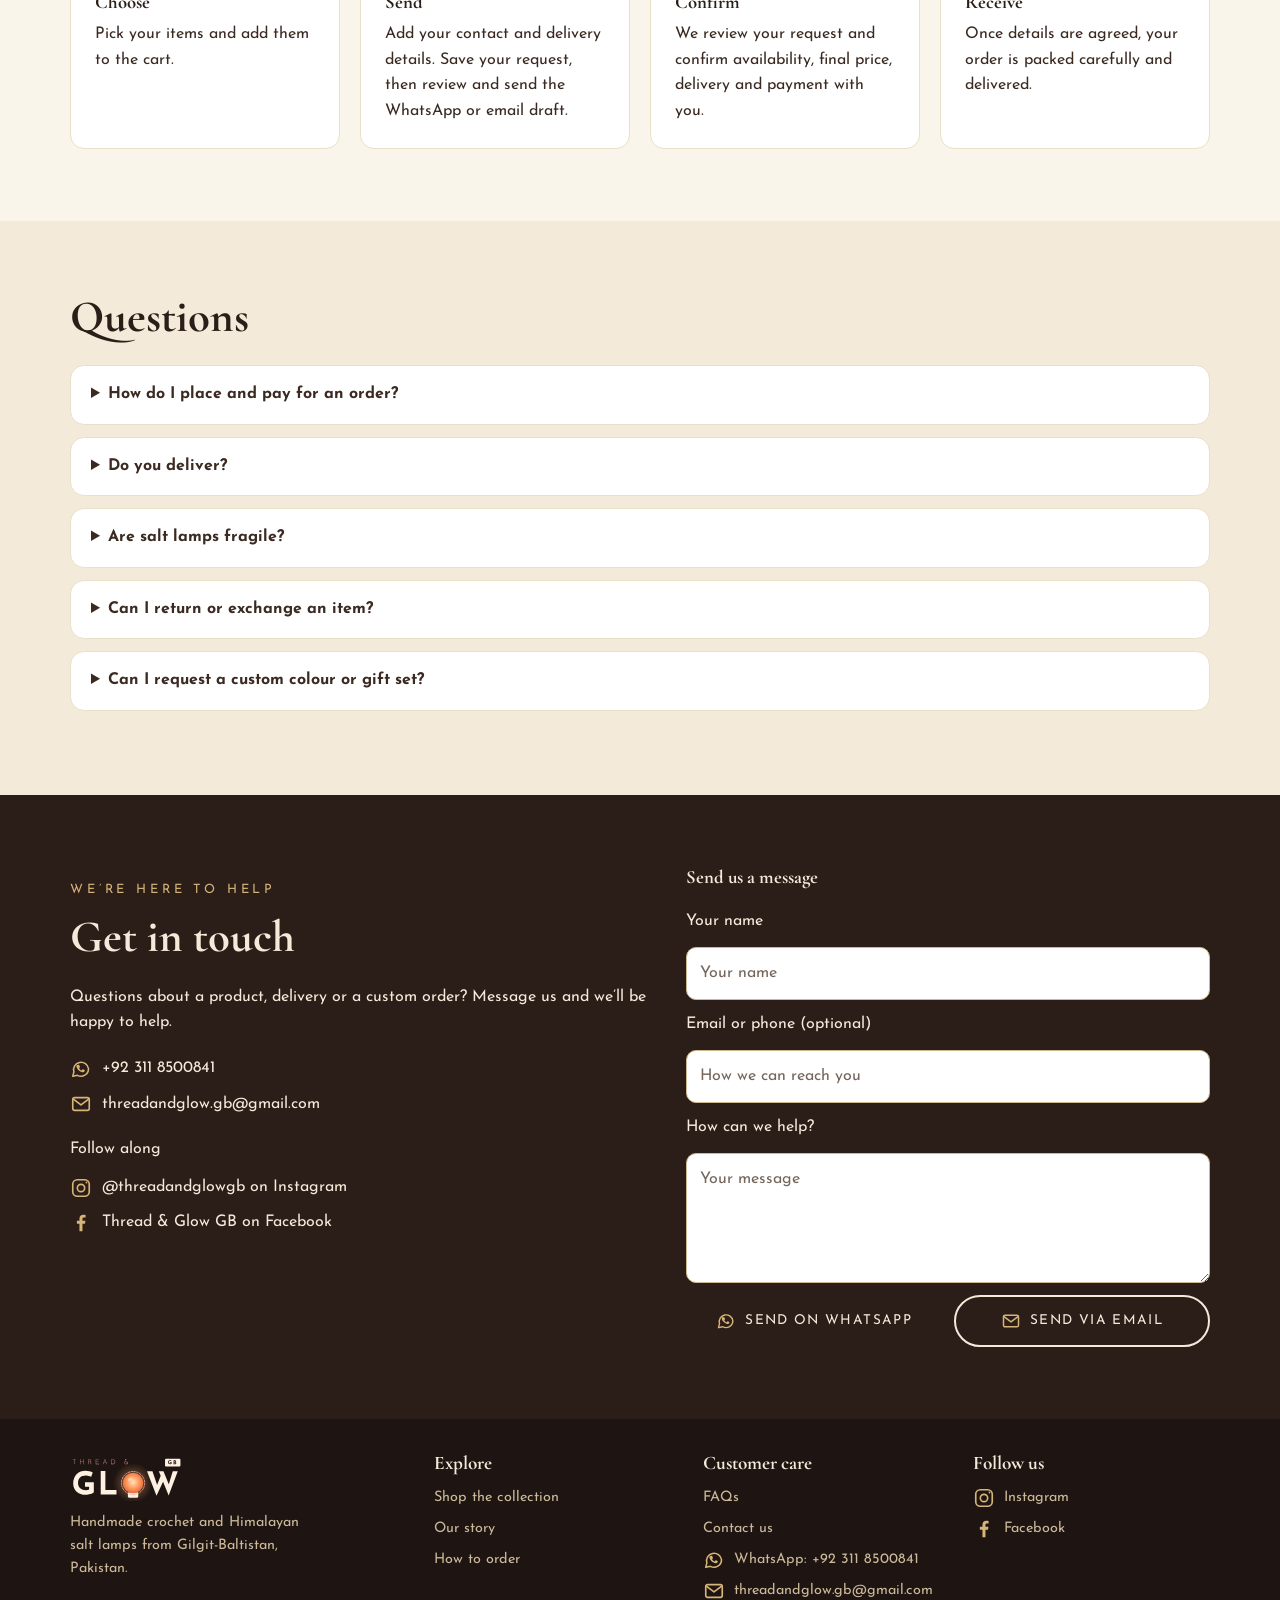
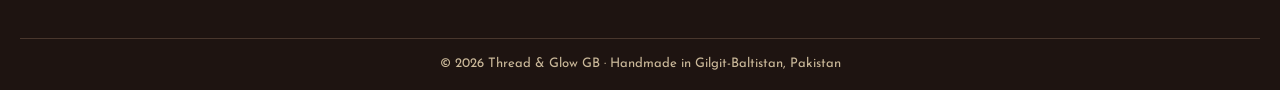
==== commit 906004e9: "Add Supabase-backed store admin Co-authored-by: Copilot <223556219+Copilot@users.noreply.github.com>" ====
--- a/index.html
+++ b/index.html
@@ -14,19 +14,19 @@
 <main id="top">
 <section class="hero"><div class="wrap"><div><p class="eyebrow">Small creations. Big happiness.</p><h1>Handmade with love, inspired by the mountains.</h1><p>Crochet bags, flowers, keychains and Himalayan salt lamps, each made by hand in Gilgit-Baltistan.</p><p><a class="btn" href="#shop">Shop the collection</a> <a class="btn alt" href="#contact">Get in touch</a></p></div><img src="images/hero-studio.jpg" alt="Handmade crochet creations and salt lamps on a wooden shelf"></div></section>
 <div class="trust"><div class="wrap"><div class="trust-item"><img src="images/icons/handmade.svg" alt="" aria-hidden="true"><span>Handmade, one at a time</span></div><div class="trust-item"><img src="images/icons/mountains.svg" alt="" aria-hidden="true"><span>Made in Gilgit-Baltistan</span></div><div class="trust-item"><img src="images/icons/gift.svg" alt="" aria-hidden="true"><span>Thoughtful gifts</span></div><div class="trust-item"><img src="images/icons/message.svg" alt="" aria-hidden="true"><span>Easy WhatsApp ordering</span></div></div></div>
-<section id="shop"><div class="wrap"><h2>Shop the collection</h2><div class="cats"><button class="cat on" data-c="All">All</button><button class="cat" data-c="Salt Lamps">Salt Lamps</button><button class="cat" data-c="Crochet Bags">Crochet Bags</button><button class="cat" data-c="Flowers & Decor">Flowers &amp; Decor</button><button class="cat" data-c="Keychains">Keychains</button></div><div class="grid" id="grid"></div></div></section>
+<section id="shop"><div class="wrap"><h2>Shop the collection</h2><p id="catalog-status" class="store-status" role="status" aria-live="polite" hidden></p><div class="cats"><button class="cat on" data-c="All">All</button><button class="cat" data-c="Salt Lamps">Salt Lamps</button><button class="cat" data-c="Crochet Bags">Crochet Bags</button><button class="cat" data-c="Flowers & Decor">Flowers &amp; Decor</button><button class="cat" data-c="Keychains">Keychains</button></div><div class="grid" id="grid"></div></div></section>
 <section id="story" class="alt-bg"><div class="wrap two"><img src="images/crochet-rose-pot.jpg" alt="Handmade crochet rose pot"><div><p class="eyebrow">Our story</p><h2>Support local artisans. Celebrate handmade.</h2><p>Thread &amp; Glow GB celebrates handmade creativity from Gilgit-Baltistan: warm Himalayan salt lamps and crochet pieces stitched thread by thread. Every item is made by hand, so each one has its own character.</p></div></div></section>
-<section id="order"><div class="wrap"><h2>How to order</h2><div class="steps"><div><h3>Choose</h3>Pick your items and add them to the cart.</div><div><h3>Send</h3>Enter your name and city, then send your request by WhatsApp or email.</div><div><h3>Confirm</h3>We confirm availability, final price, delivery and payment with you.</div><div><h3>Receive</h3>Once details are agreed, your order is packed carefully and delivered.</div></div></div></section>
+<section id="order"><div class="wrap"><h2>How to order</h2><div class="steps"><div><h3>Choose</h3>Pick your items and add them to the cart.</div><div><h3>Send</h3>Add your contact and delivery details. Save your request, then review and send the WhatsApp or email draft.</div><div><h3>Confirm</h3>We review your request and confirm availability, final price, delivery and payment with you.</div><div><h3>Receive</h3>Once details are agreed, your order is packed carefully and delivered.</div></div></div></section>
 <section id="faq" class="alt-bg"><div class="wrap"><h2>Questions</h2>
-<details><summary>How do I place and pay for an order?</summary><p>Add items to your cart, enter your name and city, and choose WhatsApp or email to prepare your order request. Review and send the message from your app. We’ll confirm availability, final prices, delivery options and the payment method with you before your order is finalized. No payment is taken on this website.</p></details>
+<details><summary>How do I place and pay for an order?</summary><p>Add items to your cart, enter your contact and delivery details, and choose WhatsApp or email. Your request is saved securely for the store to review before a message draft opens. Review and send the draft from your app. We’ll confirm availability, final prices, delivery options and the payment method with you before your order is finalized. No payment is taken on this website.</p></details>
 <details><summary>Do you deliver?</summary><p>Message us with your city or delivery address and we’ll confirm whether delivery is available, along with the charges and estimated timing.</p></details>
 <details><summary>Are salt lamps fragile?</summary><p>Salt can chip, so lamps are wrapped carefully for delivery.</p></details>
 <details><summary>Can I return or exchange an item?</summary><p>Return and exchange options depend on the item. Please confirm the applicable terms with us on WhatsApp before placing your order.</p></details>
 <details><summary>Can I request a custom colour or gift set?</summary><p>Yes, message us on WhatsApp with your idea.</p></details></div></section>
 <section id="contact" class="contact"><div class="wrap"><div><p class="eyebrow">We’re here to help</p><h2>Get in touch</h2><p>Questions about a product, delivery or a custom order? Message us and we’ll be happy to help.</p><div class="contact-methods"><a href="https://wa.me/923118500841"><img src="images/icons/whatsapp.svg" alt="" aria-hidden="true"><span>+92 311 8500841</span></a><a href="mailto:threadandglow.gb@gmail.com"><img src="images/icons/email.svg" alt="" aria-hidden="true"><span>threadandglow.gb@gmail.com</span></a></div><div class="social-links"><p>Follow along</p><a href="https://www.instagram.com/threadandglowgb/" target="_blank" rel="noopener noreferrer"><img src="images/icons/instagram.svg" alt="" aria-hidden="true"><span>@threadandglowgb on Instagram</span></a><a href="https://www.facebook.com/share/1DLW3CPS2o/" target="_blank" rel="noopener noreferrer"><img src="images/icons/facebook.svg" alt="" aria-hidden="true"><span>Thread &amp; Glow GB on Facebook</span></a></div></div>
-<form id="message-form" onsubmit="sendForm(event)"><h3>Send us a message</h3><label for="contact-name">Your name</label><input id="contact-name" name="name" autocomplete="name" placeholder="Your name" required><label for="contact-message">How can we help?</label><textarea id="contact-message" name="msg" rows="4" placeholder="Your message" required></textarea><div class="message-actions"><button class="btn" type="submit" name="channel" value="whatsapp"><img src="images/icons/whatsapp.svg" alt="" aria-hidden="true">Send on WhatsApp</button><button class="btn email-btn" type="submit" name="channel" value="email"><img src="images/icons/email.svg" alt="" aria-hidden="true">Send via email</button></div></form></div></section>
+<form id="message-form" onsubmit="sendForm(event)"><h3>Send us a message</h3><label for="contact-name">Your name</label><input id="contact-name" name="name" autocomplete="name" placeholder="Your name" required><label for="reply-contact">Email or phone (optional)</label><input id="reply-contact" name="replyContact" autocomplete="email" placeholder="How we can reach you"><label for="contact-message">How can we help?</label><textarea id="contact-message" name="msg" rows="4" placeholder="Your message" required></textarea><label class="honeypot" aria-hidden="true">Leave this field empty<input name="website" tabindex="-1" autocomplete="off"></label><div class="message-actions"><button class="btn" type="submit" name="channel" value="whatsapp"><img src="images/icons/whatsapp.svg" alt="" aria-hidden="true">Send on WhatsApp</button><button class="btn email-btn" type="submit" name="channel" value="email"><img src="images/icons/email.svg" alt="" aria-hidden="true">Send via email</button></div><p id="message-status" class="form-status" role="status" aria-live="polite"></p></form></div></section>
 </main>
 <footer><div class="wrap footer-grid"><div class="footer-brand"><a href="#top" aria-label="Thread &amp; Glow GB home"><img class="flogo" src="logo-header-dark.svg" alt="Thread &amp; Glow GB" width="120" height="48"></a><p>Handmade crochet and Himalayan salt lamps from Gilgit-Baltistan, Pakistan.</p></div><div><h3>Explore</h3><a href="#shop">Shop the collection</a><a href="#story">Our story</a><a href="#order">How to order</a></div><div><h3>Customer care</h3><a class="footer-contact-link" href="#faq">FAQs</a><a class="footer-contact-link" href="#contact">Contact us</a><a class="footer-contact-link" href="https://wa.me/923118500841"><img src="images/icons/whatsapp.svg" alt="" aria-hidden="true">WhatsApp: +92 311 8500841</a><a class="footer-contact-link" href="mailto:threadandglow.gb@gmail.com"><img src="images/icons/email.svg" alt="" aria-hidden="true">threadandglow.gb@gmail.com</a></div><div><h3>Follow us</h3><a class="footer-contact-link" href="https://www.instagram.com/threadandglowgb/" target="_blank" rel="noopener noreferrer"><img src="images/icons/instagram.svg" alt="" aria-hidden="true">Instagram</a><a class="footer-contact-link" href="https://www.facebook.com/share/1DLW3CPS2o/" target="_blank" rel="noopener noreferrer"><img src="images/icons/facebook.svg" alt="" aria-hidden="true">Facebook</a></div></div><div class="footer-bottom">© <span id="yr"></span> Thread &amp; Glow GB · Handmade in Gilgit-Baltistan, Pakistan</div></footer>
-<aside id="drawer" aria-label="Cart"><div class="drawer-heading"><h3>Your cart</h3><button id="close" class="cartbtn" aria-label="Close cart">✕</button></div><div id="items" aria-live="polite"></div><p id="total"></p><p class="checkout-note">Your order request will open as a message draft. Review it and press Send to contact us. We’ll confirm availability, final pricing, delivery and payment with you.</p><form id="checkout-details"><label for="order-name">Your name</label><input id="order-name" name="name" autocomplete="name" placeholder="Your name" required><label for="order-city">City</label><input id="order-city" name="city" autocomplete="address-level2" placeholder="Your city" required><label for="order-address">Delivery address <span>(optional)</span></label><textarea id="order-address" name="address" rows="2" autocomplete="street-address" placeholder="Add your address if known"></textarea><label for="order-notes">Order notes <span>(optional)</span></label><textarea id="order-notes" name="notes" rows="2" placeholder="Colour, custom request or gift note"></textarea><div class="checkout-actions"><button id="checkout-whatsapp" class="btn" type="button"><img src="images/icons/whatsapp.svg" alt="" aria-hidden="true">Send order on WhatsApp</button><button id="checkout-email" class="btn email-btn" type="button"><img src="images/icons/email.svg" alt="" aria-hidden="true">Send order via email</button></div></form></aside>
+<aside id="drawer" aria-label="Cart"><div class="drawer-heading"><h3>Your cart</h3><button id="close" class="cartbtn" aria-label="Close cart">✕</button></div><div id="items" aria-live="polite"></div><p id="total"></p><p class="checkout-note">Submit your request to save it securely for review. A message draft then opens; review and press Send to contact us. We’ll confirm availability, final pricing, delivery and payment with you.</p><form id="checkout-details"><label for="order-name">Your name</label><input id="order-name" name="name" autocomplete="name" placeholder="Your name" maxlength="120" required><label for="order-city">City</label><input id="order-city" name="city" autocomplete="address-level2" placeholder="Your city" maxlength="120" required><label for="order-contact-method">Best way for us to contact you</label><select id="order-contact-method" name="contactMethod"><option value="whatsapp">WhatsApp</option><option value="email">Email</option></select><label id="order-contact-label" for="order-contact">WhatsApp number (include country code)</label><input id="order-contact" name="contactValue" type="tel" autocomplete="tel" placeholder="+92…" maxlength="254" required><label for="order-address">Delivery address <span>(optional)</span></label><textarea id="order-address" name="address" rows="2" autocomplete="street-address" maxlength="500" placeholder="Add your address if known"></textarea><label for="order-notes">Order notes <span>(optional)</span></label><textarea id="order-notes" name="notes" rows="2" maxlength="1000" placeholder="Colour, custom request or gift note"></textarea><label class="honeypot" aria-hidden="true">Leave this field empty<input name="website" tabindex="-1" autocomplete="off"></label><p id="checkout-status" class="form-status" role="status" aria-live="polite"></p><div class="checkout-actions"><button id="checkout-whatsapp" class="btn" type="button"><img src="images/icons/whatsapp.svg" alt="" aria-hidden="true">Save &amp; send on WhatsApp</button><button id="checkout-email" class="btn email-btn" type="button"><img src="images/icons/email.svg" alt="" aria-hidden="true">Save &amp; send via email</button></div></form></aside>
 <a class="wa" href="https://wa.me/923118500841" target="_blank" rel="noopener"><img src="images/icons/whatsapp.svg" alt="" aria-hidden="true">WhatsApp us</a>
 <script src="js/script.js"></script></body></html>
--- a/css/styles.css
+++ b/css/styles.css
@@ -76,3 +76,13 @@
 @media(max-width:480px){.theme-label{display:none}.theme-toggle{width:40px;height:40px;justify-content:center;padding:0}.nav img{height:48px}}
 :root[data-theme="dark"] .price{color:#e7a08f}
 @media(prefers-reduced-motion:reduce){html{scroll-behavior:auto}*,*::before,*::after{animation-duration:.01ms!important;animation-iteration-count:1!important;scroll-behavior:auto!important;transition-duration:.01ms!important}.reveal{opacity:1;transform:none}}
+.store-status,.form-status{padding:12px 14px;border:1px solid var(--border);border-radius:10px;background:var(--surface);color:var(--text)}
+.store-status[hidden]{display:none}
+.form-status:empty{display:none}
+.contact .form-status{background:#362a24;color:var(--ivory);border-color:#6e594c}
+.form-status a{font-weight:700}
+#checkout-details select{padding:10px;border-radius:10px;border:1px solid #cdb88f;background:var(--surface-raised);color:var(--text);font:inherit}
+.honeypot{position:absolute!important;width:1px;height:1px;padding:0;margin:-1px;overflow:hidden;clip:rect(0,0,0,0);white-space:nowrap;border:0}
+.empty-catalog{grid-column:1/-1}
+.sold-out{color:var(--terra)}
+:root[data-theme="dark"] .sold-out{color:#ef9d8b}
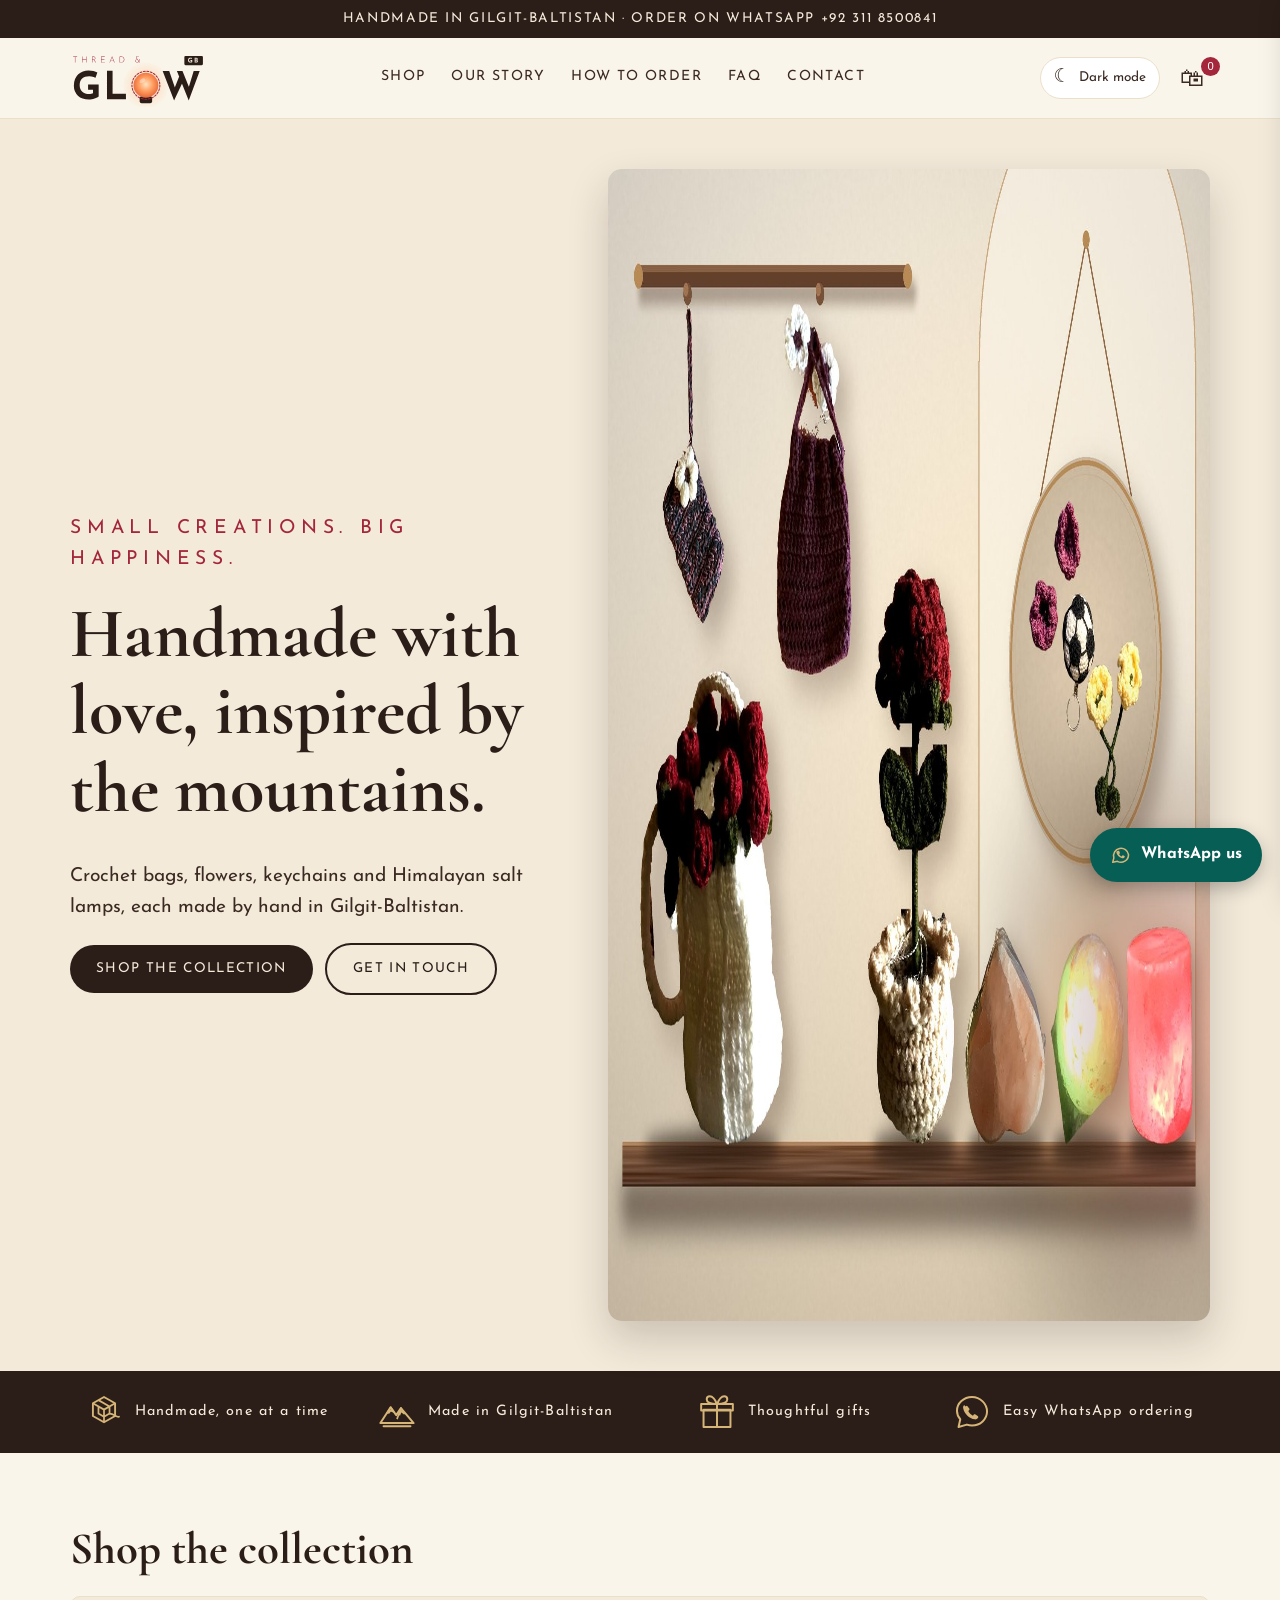
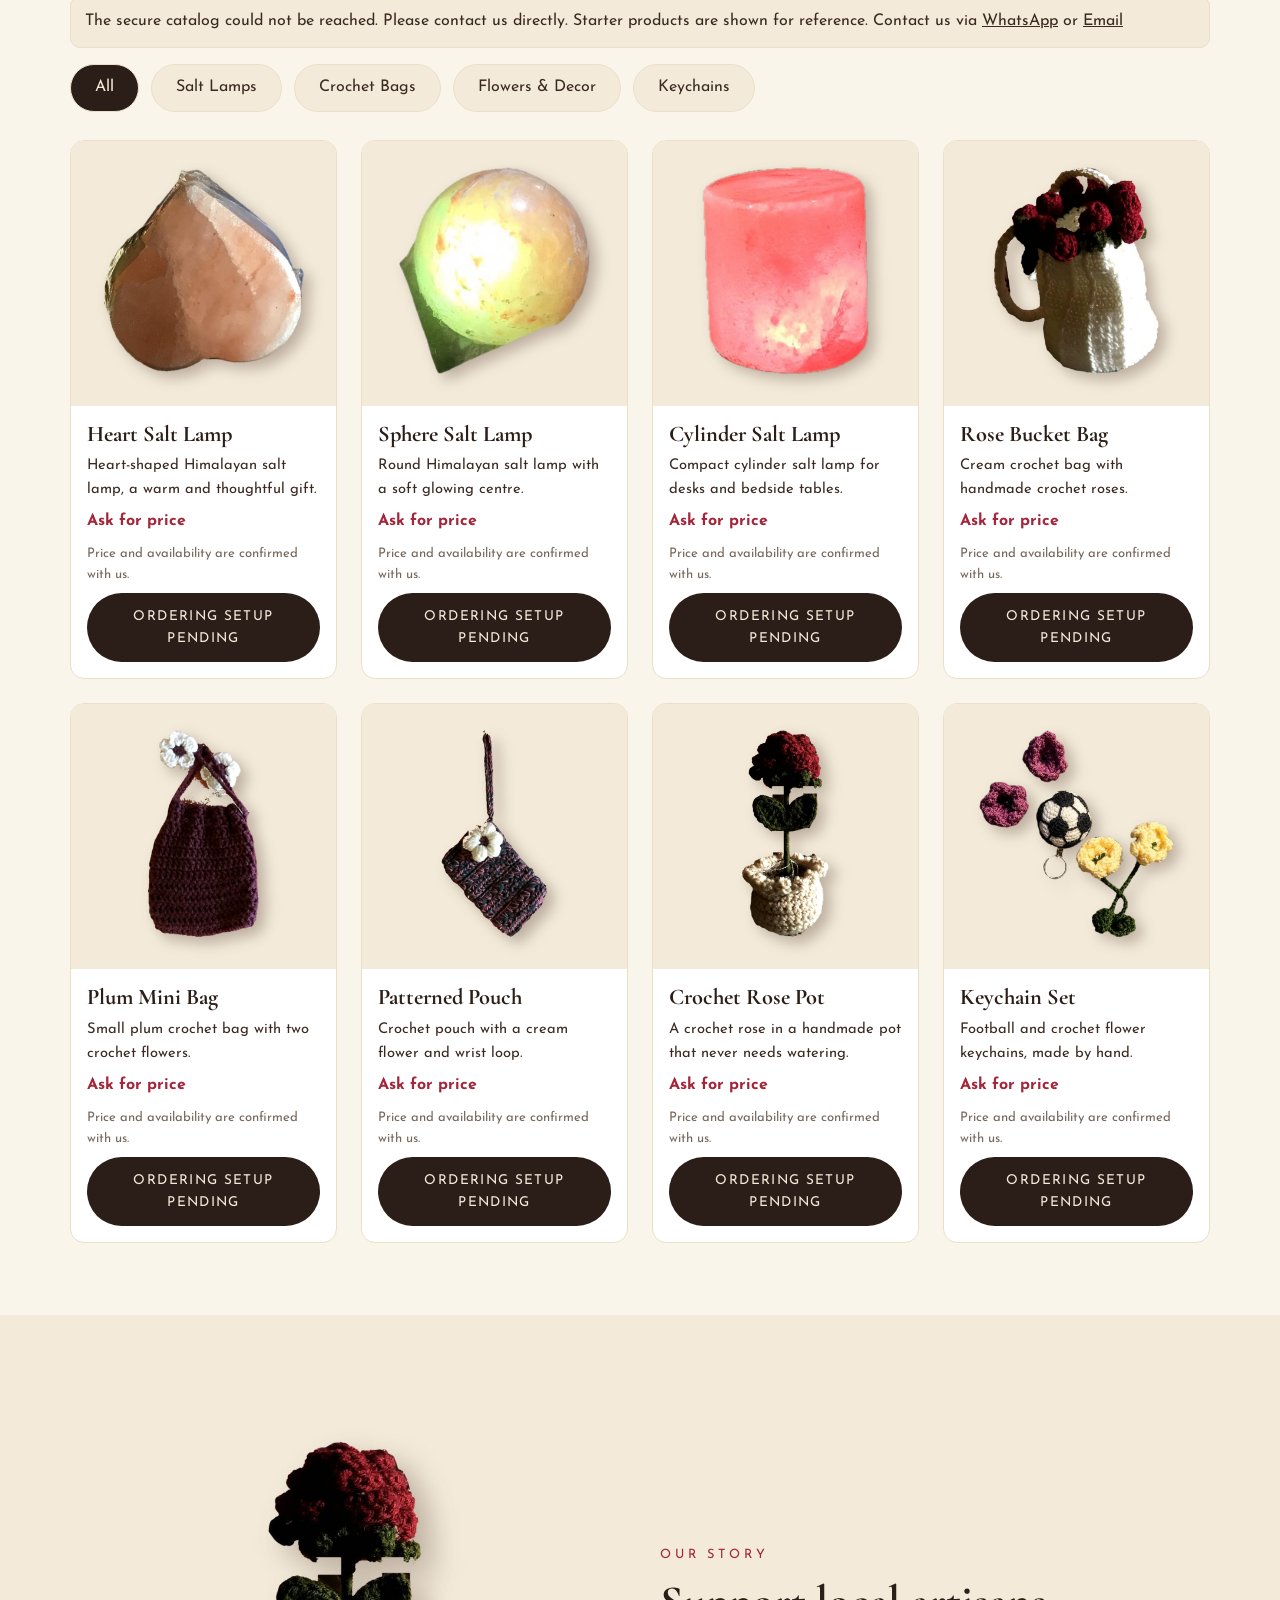
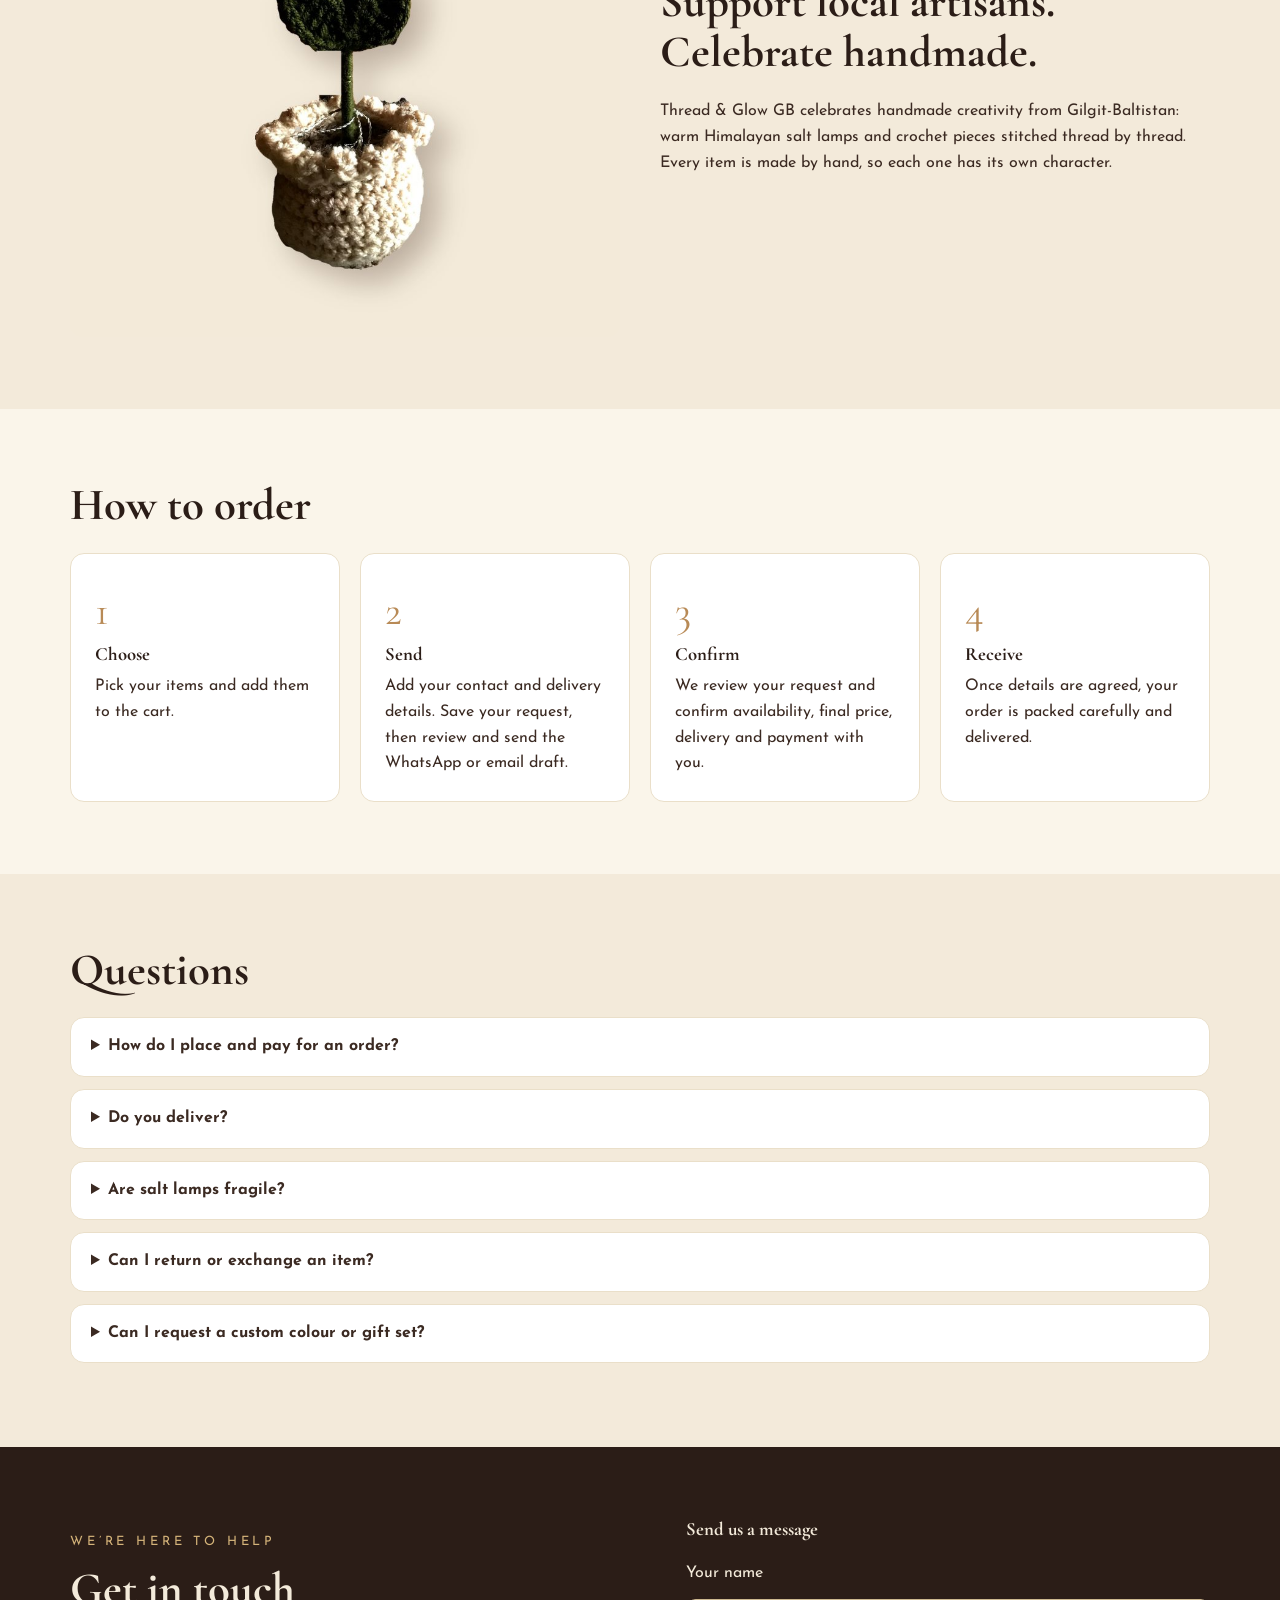
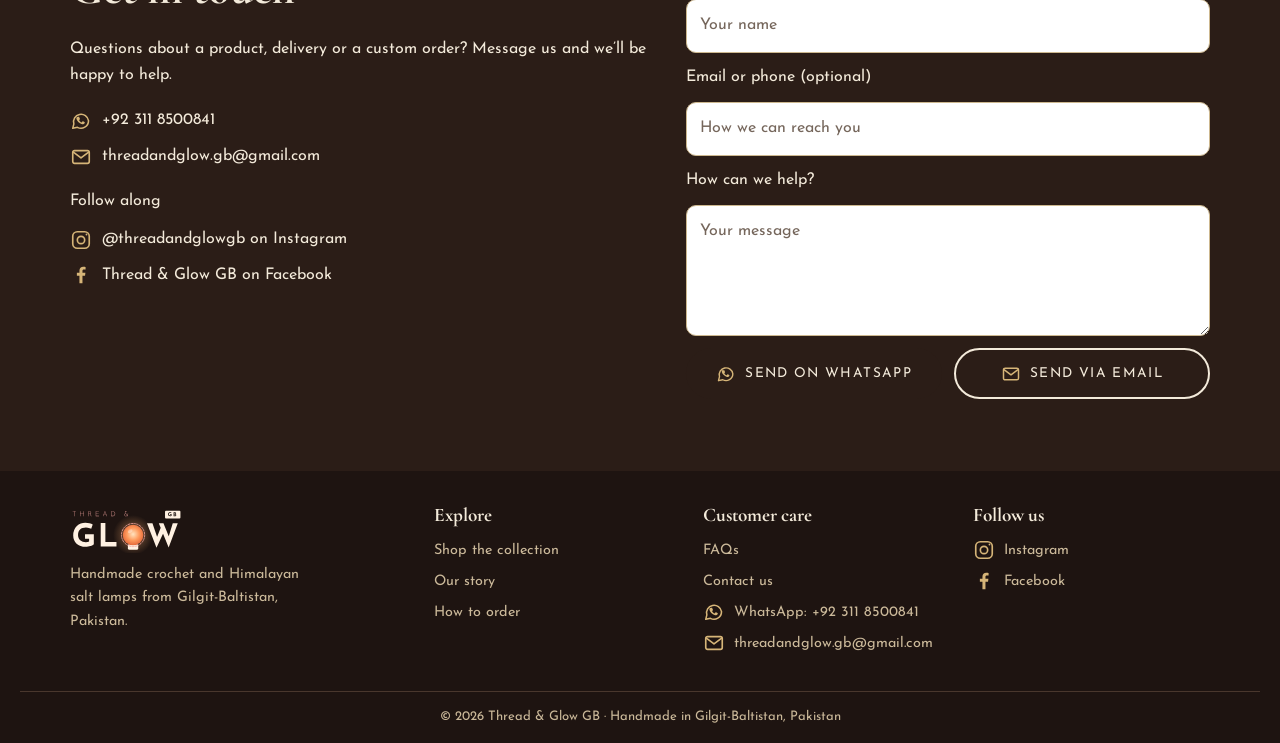
==== commit 89e5a8bd: "Improve crawlable product content and page performance Co-authored-by: Copilot <223556219+Copilot@us" ====
--- a/index.html
+++ b/index.html
@@ -1,20 +1,32 @@
 <!doctype html><html lang="en"><head><meta charset="utf-8"><meta name="viewport" content="width=device-width,initial-scale=1">
-<title>Thread & Glow GB | Handmade Crochet & Himalayan Salt Lamps from Gilgit-Baltistan</title>
-<meta name="description" content="Handmade crochet bags, flowers, keychains and Himalayan salt lamps from Gilgit-Baltistan. Order easily on WhatsApp.">
-<meta property="og:title" content="Thread & Glow GB"><meta property="og:description" content="Handmade with love, inspired by the mountains."><meta property="og:image" content="images/hero-studio.jpg">
+<title>Handmade Crochet &amp; Himalayan Salt Lamps in Gilgit | Thread &amp; Glow GB</title>
+<meta name="description" content="Shop handmade crochet bags, flowers and keychains, plus Himalayan salt lamps from Gilgit-Baltistan. Browse Thread &amp; Glow GB and order by WhatsApp.">
+<link rel="canonical" href="https://threadandglowgb-site.vercel.app/">
+<meta name="robots" content="index,follow,max-image-preview:large">
+<meta property="og:type" content="website"><meta property="og:site_name" content="Thread &amp; Glow GB"><meta property="og:title" content="Handmade Crochet &amp; Himalayan Salt Lamps in Gilgit | Thread &amp; Glow GB"><meta property="og:description" content="Discover handmade crochet gifts and Himalayan salt lamps made in Gilgit-Baltistan. Browse the collection and contact us to order."><meta property="og:url" content="https://threadandglowgb-site.vercel.app/"><meta property="og:image" content="https://threadandglowgb-site.vercel.app/images/hero-studio.jpg"><meta property="og:image:alt" content="Handmade crochet creations and salt lamps on a wooden shelf">
+<meta name="twitter:card" content="summary_large_image"><meta name="twitter:title" content="Thread &amp; Glow GB | Handmade in Gilgit-Baltistan"><meta name="twitter:description" content="Handmade crochet gifts and Himalayan salt lamps from Gilgit-Baltistan."><meta name="twitter:image" content="https://threadandglowgb-site.vercel.app/images/hero-studio.jpg">
 <link rel="icon" href="favicon.svg" type="image/svg+xml"><link rel="icon" href="favicon.ico" sizes="48x48"><link rel="apple-touch-icon" href="apple-touch-icon.png"><link rel="manifest" href="site.webmanifest"><meta name="theme-color" content="#2B1D17">
-<link rel="preconnect" href="https://fonts.googleapis.com"><link href="https://fonts.googleapis.com/css2?family=Josefin+Sans:wght@300;400;700&family=Cormorant+Garamond:ital,wght@0,600;0,700;1,600&display=swap" rel="stylesheet">
+<link rel="preconnect" href="https://fonts.googleapis.com"><link rel="preconnect" href="https://fonts.gstatic.com" crossorigin><link rel="preload" as="image" href="images/hero-studio.jpg" fetchpriority="high"><link href="https://fonts.googleapis.com/css2?family=Josefin+Sans:wght@300;400;700&family=Cormorant+Garamond:ital,wght@0,600;0,700;1,600&display=swap" rel="stylesheet">
 <link rel="stylesheet" href="css/styles.css">
-<script type="application/ld+json">{"@context":"https://schema.org","@type":"Store","name":"Thread & Glow GB","telephone":"+92 311 8500841","email":"threadandglow.gb@gmail.com","sameAs":["https://www.instagram.com/threadandglowgb/","https://www.facebook.com/share/1DLW3CPS2o/"],"address":{"@type":"PostalAddress","addressRegion":"Gilgit-Baltistan","addressCountry":"PK"}}</script></head>
+<script type="application/ld+json">{"@context":"https://schema.org","@type":"Store","name":"Thread & Glow GB","url":"https://threadandglowgb-site.vercel.app/","description":"Handmade crochet gifts and Himalayan salt lamps from Gilgit-Baltistan, Pakistan.","image":"https://threadandglowgb-site.vercel.app/images/hero-studio.jpg","logo":"https://threadandglowgb-site.vercel.app/logo.svg","telephone":"+92 311 8500841","email":"threadandglowgb@gmail.com","areaServed":{"@type":"AdministrativeArea","name":"Gilgit-Baltistan, Pakistan"},"sameAs":["https://www.instagram.com/threadandglowgb/","https://www.facebook.com/share/1DLW3CPS2o/"],"address":{"@type":"PostalAddress","addressRegion":"Gilgit-Baltistan","addressCountry":"PK"}}</script></head>
 <body>
 <div class="bar">HANDMADE IN GILGIT-BALTISTAN · ORDER ON WHATSAPP +92 311 8500841</div>
 <header><div class="wrap nav"><a class="brand" href="#top" aria-label="Thread &amp; Glow GB home"><img id="brand-logo" src="logo-header.svg" alt="Thread & Glow GB" width="150" height="60"></a>
 <ul id="nav"><li><a href="#shop">Shop</a></li><li><a href="#story">Our Story</a></li><li><a href="#order">How to Order</a></li><li><a href="#faq">FAQ</a></li><li><a href="#contact">Contact</a></li></ul>
 <div class="nav-actions"><button class="theme-toggle" id="theme-toggle" type="button" aria-label="Switch to dark mode" aria-pressed="false"><span class="theme-icon" aria-hidden="true">☾</span><span class="theme-label">Dark mode</span></button><button class="cartbtn" id="cartbtn" aria-label="Open cart">🛍<span id="count">0</span></button><button id="menu" aria-label="Menu" aria-expanded="false">☰</button></div></div></header>
 <main id="top">
-<section class="hero"><div class="wrap"><div><p class="eyebrow">Small creations. Big happiness.</p><h1>Handmade with love, inspired by the mountains.</h1><p>Crochet bags, flowers, keychains and Himalayan salt lamps, each made by hand in Gilgit-Baltistan.</p><p><a class="btn" href="#shop">Shop the collection</a> <a class="btn alt" href="#contact">Get in touch</a></p></div><img src="images/hero-studio.jpg" alt="Handmade crochet creations and salt lamps on a wooden shelf"></div></section>
+<section class="hero"><div class="wrap"><div><p class="eyebrow">Small creations. Big happiness.</p><h1>Handmade with love, inspired by the mountains.</h1><p>Crochet bags, flowers, keychains and Himalayan salt lamps, each made by hand in Gilgit-Baltistan.</p><p><a class="btn" href="#shop">Shop the collection</a> <a class="btn alt" href="#contact">Get in touch</a></p></div><img src="images/hero-studio.jpg" alt="Handmade crochet creations and Himalayan salt lamps made in Gilgit-Baltistan" width="1600" height="1152" fetchpriority="high"></div></section>
 <div class="trust"><div class="wrap"><div class="trust-item"><img src="images/icons/handmade.svg" alt="" aria-hidden="true"><span>Handmade, one at a time</span></div><div class="trust-item"><img src="images/icons/mountains.svg" alt="" aria-hidden="true"><span>Made in Gilgit-Baltistan</span></div><div class="trust-item"><img src="images/icons/gift.svg" alt="" aria-hidden="true"><span>Thoughtful gifts</span></div><div class="trust-item"><img src="images/icons/message.svg" alt="" aria-hidden="true"><span>Easy WhatsApp ordering</span></div></div></div>
-<section id="shop"><div class="wrap"><h2>Shop the collection</h2><p id="catalog-status" class="store-status" role="status" aria-live="polite" hidden></p><div class="cats"><button class="cat on" data-c="All">All</button><button class="cat" data-c="Salt Lamps">Salt Lamps</button><button class="cat" data-c="Crochet Bags">Crochet Bags</button><button class="cat" data-c="Flowers & Decor">Flowers &amp; Decor</button><button class="cat" data-c="Keychains">Keychains</button></div><div class="grid" id="grid"></div></div></section>
+<section id="shop"><div class="wrap"><h2>Shop the collection</h2><p id="catalog-status" class="store-status" role="status" aria-live="polite" hidden></p><div class="cats"><button class="cat on" data-c="All">All</button><button class="cat" data-c="Salt Lamps">Salt Lamps</button><button class="cat" data-c="Crochet Bags">Crochet Bags</button><button class="cat" data-c="Flowers & Decor">Flowers &amp; Decor</button><button class="cat" data-c="Keychains">Keychains</button></div><div class="grid" id="grid">
+<article class="card"><img loading="lazy" decoding="async" src="images/heart-salt-lamp.jpg" alt="Heart-shaped Himalayan salt lamp, handmade in Gilgit-Baltistan" width="900" height="900"><div><h3>Heart Salt Lamp</h3><p>Heart-shaped Himalayan salt lamp, a warm and thoughtful gift.</p><span class="availability">Ask us for current price and availability.</span><button class="btn" type="button" disabled>Loading order options…</button></div></article>
+<article class="card"><img loading="lazy" decoding="async" src="images/sphere-salt-lamp.jpg" alt="Round Himalayan salt lamp with a soft glowing centre" width="900" height="900"><div><h3>Sphere Salt Lamp</h3><p>Round Himalayan salt lamp with a soft glowing centre.</p><span class="availability">Ask us for current price and availability.</span><button class="btn" type="button" disabled>Loading order options…</button></div></article>
+<article class="card"><img loading="lazy" decoding="async" src="images/cylinder-salt-lamp.jpg" alt="Compact cylinder-shaped Himalayan salt lamp" width="900" height="900"><div><h3>Cylinder Salt Lamp</h3><p>Compact cylinder salt lamp for desks and bedside tables.</p><span class="availability">Ask us for current price and availability.</span><button class="btn" type="button" disabled>Loading order options…</button></div></article>
+<article class="card"><img loading="lazy" decoding="async" src="images/rose-bucket-bag.jpg" alt="Cream handmade crochet bucket bag with crochet roses" width="900" height="900"><div><h3>Rose Bucket Bag</h3><p>Cream crochet bag with handmade crochet roses.</p><span class="availability">Ask us for current price and availability.</span><button class="btn" type="button" disabled>Loading order options…</button></div></article>
+<article class="card"><img loading="lazy" decoding="async" src="images/plum-mini-bag.jpg" alt="Plum mini crochet bag with handmade crochet flowers" width="900" height="900"><div><h3>Plum Mini Bag</h3><p>Small plum crochet bag with two crochet flowers.</p><span class="availability">Ask us for current price and availability.</span><button class="btn" type="button" disabled>Loading order options…</button></div></article>
+<article class="card"><img loading="lazy" decoding="async" src="images/patterned-pouch.jpg" alt="Handmade crochet pouch with a cream flower and wrist loop" width="900" height="900"><div><h3>Patterned Pouch</h3><p>Crochet pouch with a cream flower and wrist loop.</p><span class="availability">Ask us for current price and availability.</span><button class="btn" type="button" disabled>Loading order options…</button></div></article>
+<article class="card"><img loading="lazy" decoding="async" src="images/crochet-rose-pot.jpg" alt="Handmade crochet rose decoration in a small pot" width="900" height="900"><div><h3>Crochet Rose Pot</h3><p>A crochet rose in a handmade pot that never needs watering.</p><span class="availability">Ask us for current price and availability.</span><button class="btn" type="button" disabled>Loading order options…</button></div></article>
+<article class="card"><img loading="lazy" decoding="async" src="images/keychain-set.jpg" alt="Handmade football and crochet flower keychains" width="900" height="900"><div><h3>Keychain Set</h3><p>Football and crochet flower keychains, made by hand.</p><span class="availability">Ask us for current price and availability.</span><button class="btn" type="button" disabled>Loading order options…</button></div></article>
+</div><noscript><p class="store-status">Online ordering needs JavaScript. Contact us by WhatsApp or email for product enquiries.</p></noscript></div></section>
 <section id="story" class="alt-bg"><div class="wrap two"><img src="images/crochet-rose-pot.jpg" alt="Handmade crochet rose pot"><div><p class="eyebrow">Our story</p><h2>Support local artisans. Celebrate handmade.</h2><p>Thread &amp; Glow GB celebrates handmade creativity from Gilgit-Baltistan: warm Himalayan salt lamps and crochet pieces stitched thread by thread. Every item is made by hand, so each one has its own character.</p></div></div></section>
 <section id="order"><div class="wrap"><h2>How to order</h2><div class="steps"><div><h3>Choose</h3>Pick your items and add them to the cart.</div><div><h3>Send</h3>Add your contact and delivery details. Save your request, then review and send the WhatsApp or email draft.</div><div><h3>Confirm</h3>We review your request and confirm availability, final price, delivery and payment with you.</div><div><h3>Receive</h3>Once details are agreed, your order is packed carefully and delivered.</div></div></div></section>
 <section id="faq" class="alt-bg"><div class="wrap"><h2>Questions</h2>
